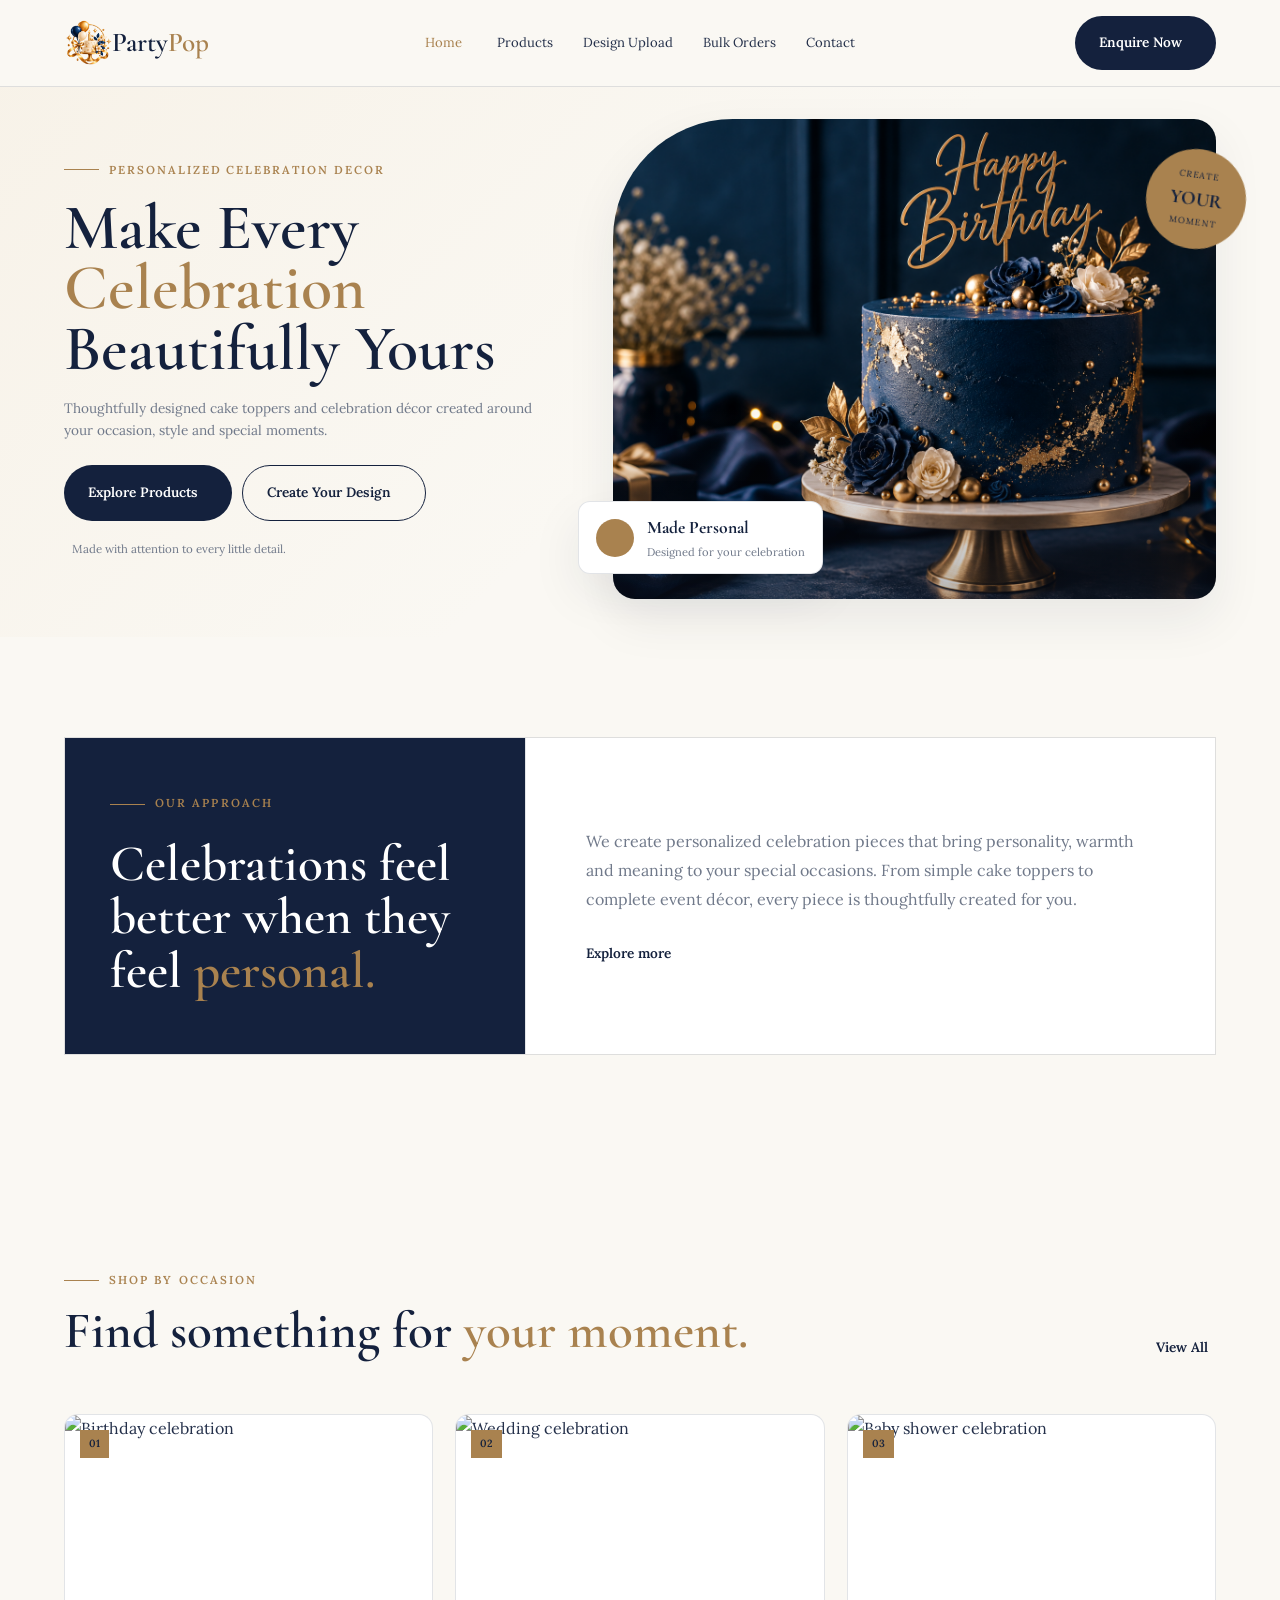
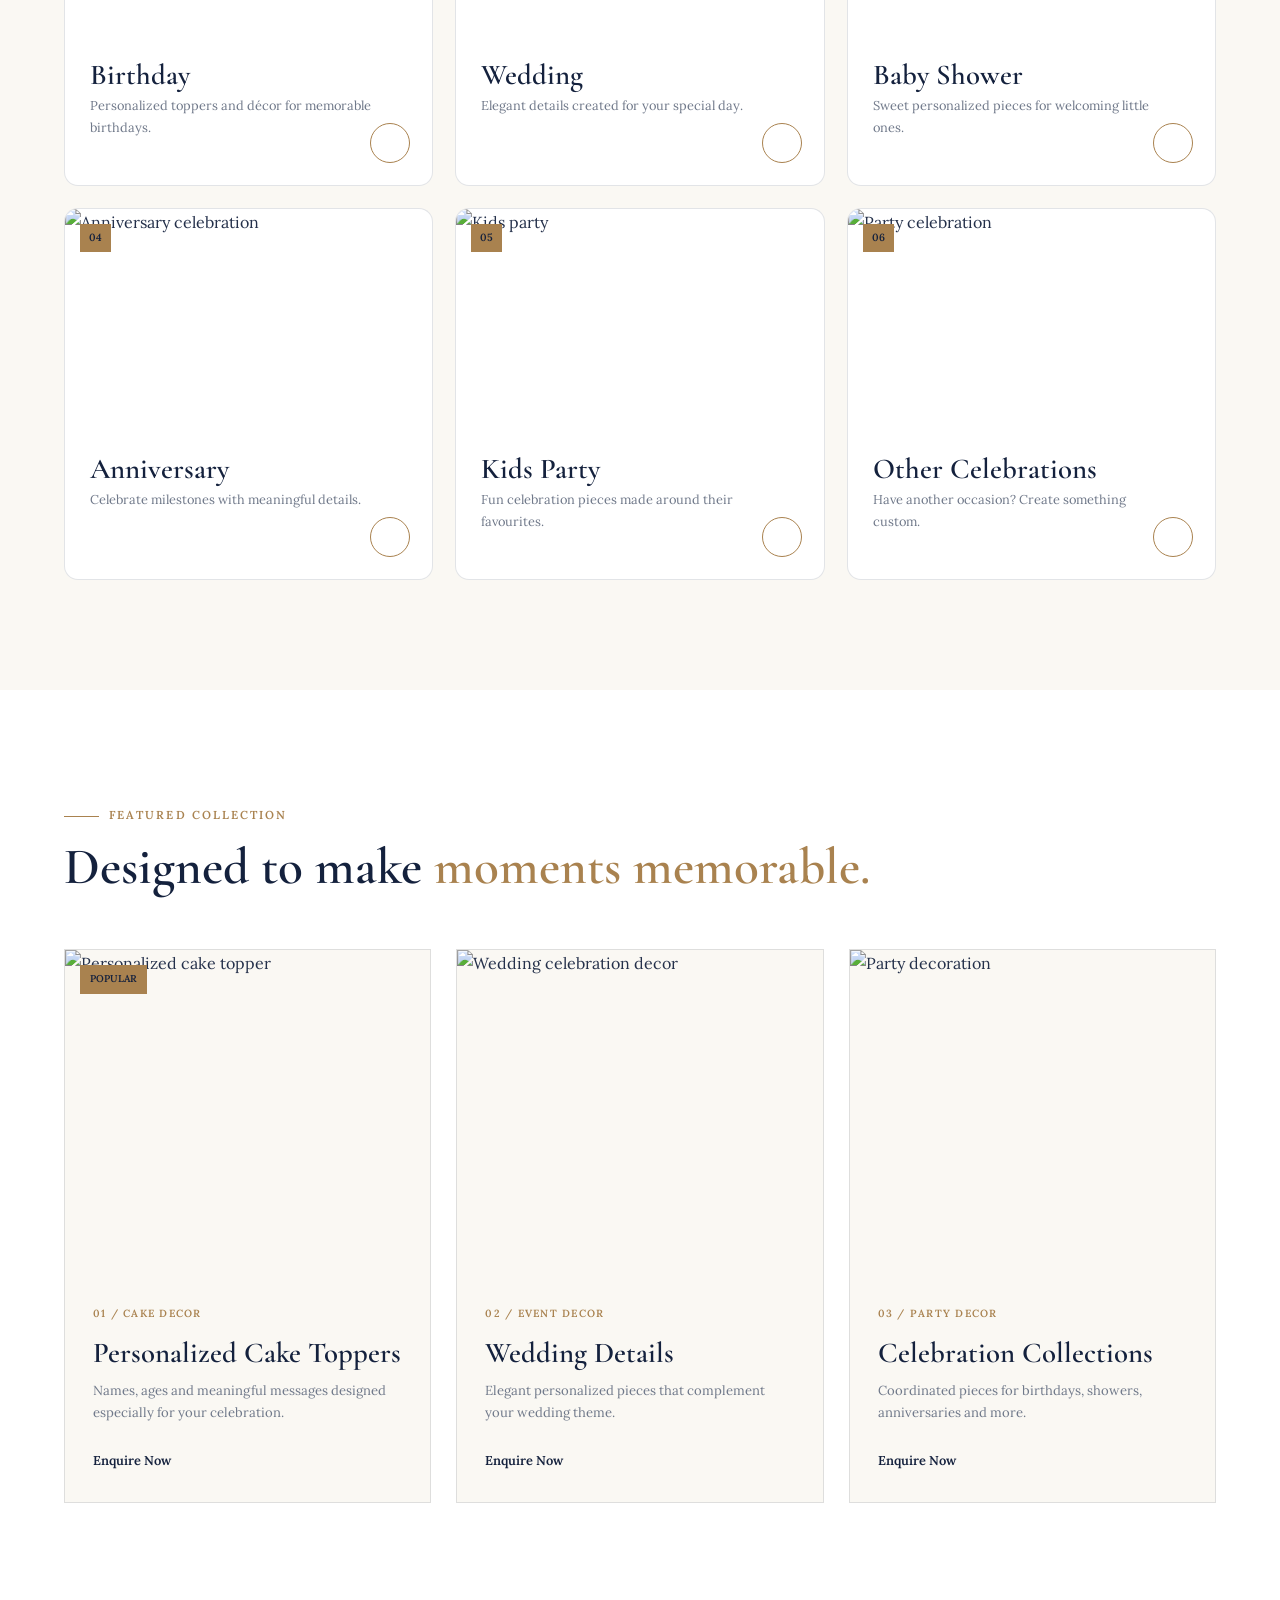
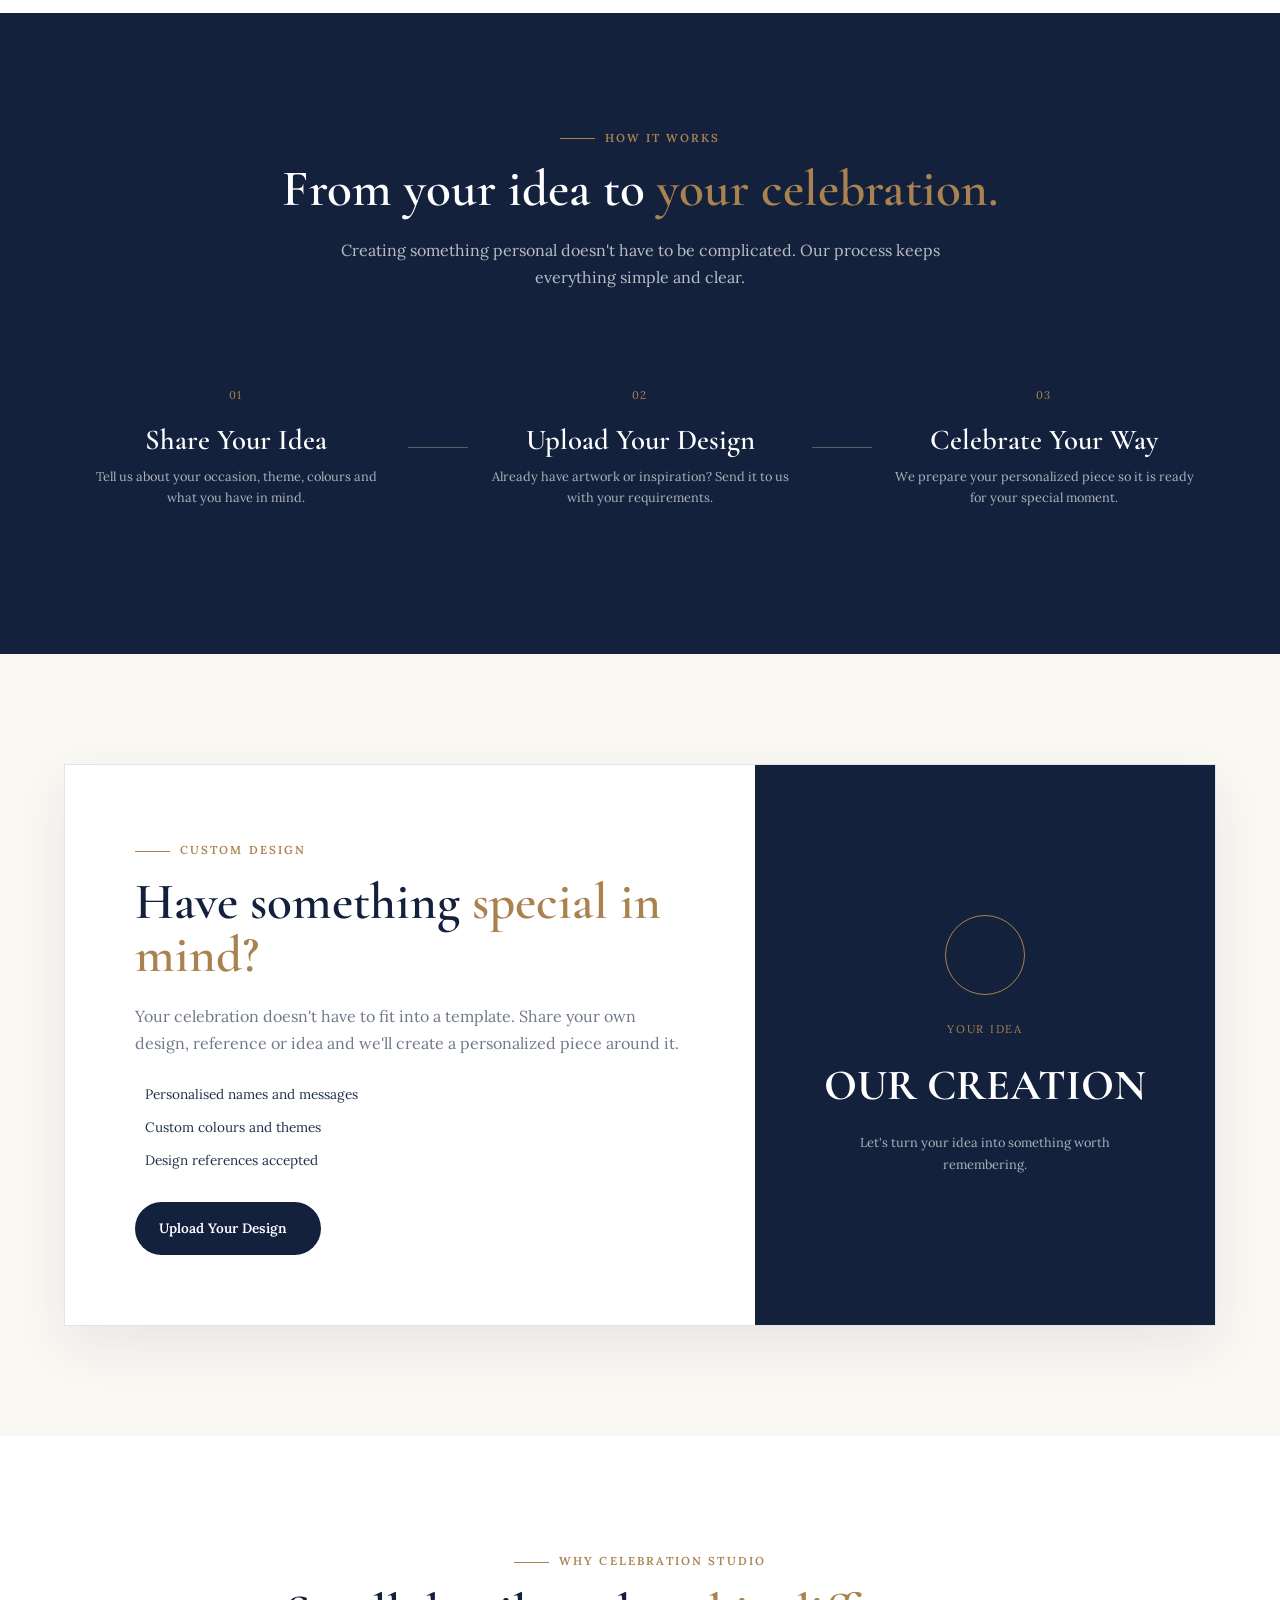
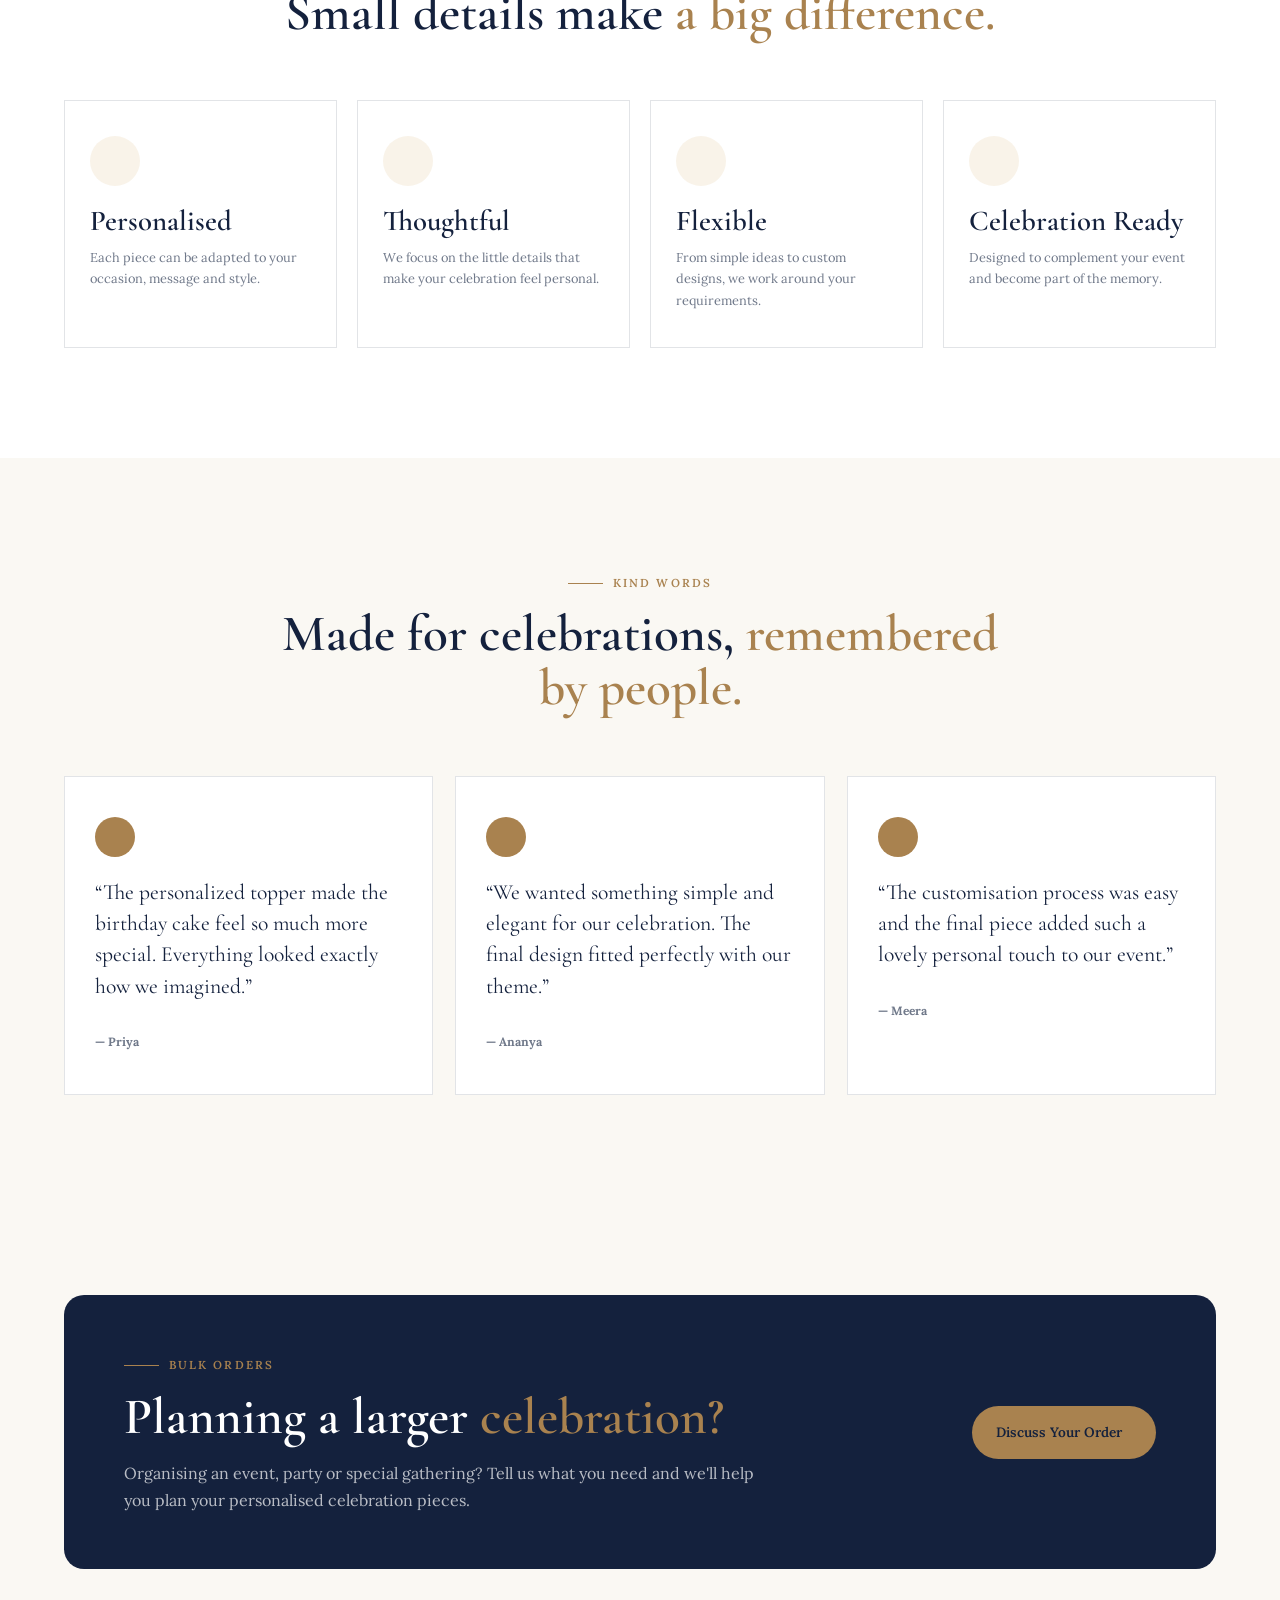
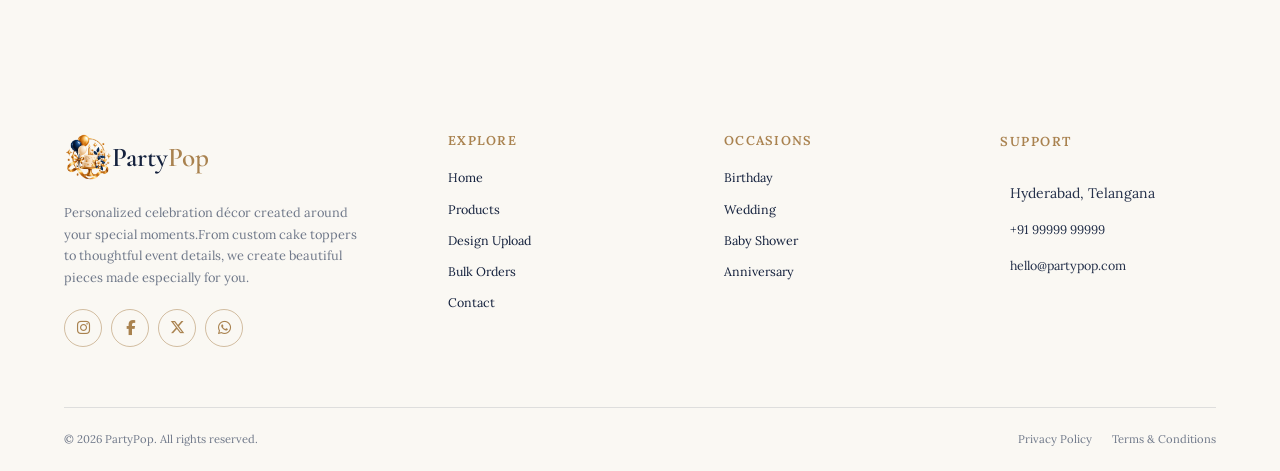
==== index.html @ 4ac0f8f6 "first commit" ====
<!DOCTYPE html>
<html lang="en" dir="ltr">
<head>
    <meta charset="UTF-8">
    <meta name="viewport" content="width=device-width, initial-scale=1.0">
    <title>Party Pop | Personalized Celebration Decor</title>
    <link rel="icon" type="image/png" sizes="184x184" href="logoo_image.png">
    <link rel="preconnect" href="https://fonts.googleapis.com">
    <link rel="preconnect" href="https://fonts.gstatic.com" crossorigin>
    <link href="https://fonts.googleapis.com/css2?family=Cormorant+Garamond:wght@500;600;700&family=Lora:wght@400;500;600&display=swap" rel="stylesheet">
    <link href="https://unpkg.com/aos@2.3.4/dist/aos.css" rel="stylesheet">
    <link rel="stylesheet" href="https://cdnjs.cloudflare.com/ajax/libs/font-awesome/6.7.2/css/all.min.css">
    <link rel="stylesheet" href="style.css">
</head>
<body>

<!-- ================= HEADER ================= -->

<header class="site-header">
    <div class="container header-container">
        <a href="index.html" class="logo">
            <span class="logo-mark">
    <img src="logoo_image.png" alt="Party Pop Logo">
</span>
            <span class="logo-text">
                <span class="logo-primary">Party</span>
                <span class="logo-secondary">Pop</span>
            </span>
        </a>
        <nav class="main-nav" id="mainNav">
            <div class="nav-item dropdown">
                <a href="#home" class="nav-link home-dropdown">
                    Home
                    <i data-lucide="chevron-down"></i>
                </a>
                <div class="dropdown-menu">
                    <a href="index.html">Home 1</a>
                    <a href="home-2.html">Home 2</a>
                </div>
            </div>
            <a href="products.html" class="nav-link">Products</a>
            <a href="custom-design.html" class="nav-link">Design Upload</a>
            <a href="bulk-orders.html" class="nav-link">Bulk Orders</a>
            <a href="contact.html" class="nav-link">Contact</a>
            <a href="enquire.html" class="mobile-enquire">
    Enquire Now
    <i data-lucide="arrow-up-right"></i>
</a>
        </nav>
        <div class="header-actions">
            <button class="icon-btn" id="themeToggle" aria-label="Toggle dark mode">
                <i data-lucide="moon"></i>
            </button>
            <button class="icon-btn" id="rtlToggle" aria-label="Toggle RTL">
                <i data-lucide="arrow-left-right"></i>
            </button>
            <a href="enquire.html" class="header-cta">
                Enquire Now
                <i data-lucide="arrow-up-right"></i>
            </a>
            <button class="menu-toggle" id="menuToggle" aria-label="Open menu">
                <i data-lucide="menu"></i>
            </button>
        </div>
    </div>
</header>
<main>

<!-- ================= HERO ================= -->

<section class="hero-section" id="home">

    <div class="container hero-container">

        <!-- Hero Content -->

        <div class="hero-content" data-aos="fade-right">

            <div class="eyebrow">
                <span></span>
                PERSONALIZED CELEBRATION DECOR
            </div>

            <h1>
                Make Every
                <span>Celebration</span>
                Beautifully Yours
            </h1>

            <p>
                Thoughtfully designed cake toppers and celebration décor
                created around your occasion, style and special moments.
            </p>

            <div class="hero-buttons">

                <a href="products.html" class="primary-btn">
                    Explore Products
                    <i data-lucide="arrow-up-right"></i>
                </a>

                <a href="custom-design.html" class="secondary-btn">
                    Create Your Design
                    <i data-lucide="upload"></i>
                </a>

            </div>

            <div class="hero-note">
                <i data-lucide="sparkles"></i>
                Made with attention to every little detail.
            </div>

        </div>


        <!-- Hero Visual -->

        <div class="hero-visual" data-aos="fade-left">

            <div class="hero-image-wrapper">

                <img
                    src="hero_image.png"
                    alt="Beautiful celebration cake">

                <div class="hero-image-overlay"></div>

            </div>


            <!-- Floating Card -->

            <div class="hero-floating-card">

                <div class="floating-icon">
                    <i data-lucide="heart"></i>
                </div>

                <div>
                    <strong>Made Personal</strong>
                    <span>Designed for your celebration</span>
                </div>

            </div>


            <!-- Decorative Badge -->

            <div class="hero-badge">
                <span>CREATE</span>
                <strong>YOUR</strong>
                <span>MOMENT</span>
            </div>

        </div>

    </div>

</section>


<!-- ================= INTRO ================= -->

<section class="intro-section">

    <div class="container intro-grid">

        <div data-aos="fade-up">

            <span class="section-label">OUR APPROACH</span>

            <h2>
                Celebrations feel better
                when they feel <span>personal.</span>
            </h2>

        </div>


        <div data-aos="fade-up" data-aos-delay="100">

            <p class="intro-text">
                We create personalized celebration pieces that bring
                personality, warmth and meaning to your special occasions.
                From simple cake toppers to complete event décor,
                every piece is thoughtfully created for you.
            </p>

            <a href="products.html" class="text-link">
                Explore more
                <i data-lucide="arrow-right"></i>
            </a>

        </div>

    </div>

</section>


<!-- ================= OCCASIONS ================= -->

<section class="occasions-section" id="products">

    <div class="container">

        <div class="section-heading" data-aos="fade-up">

            <div>
                <span class="section-label">SHOP BY OCCASION</span>

                <h2>
                    Find something for
                    <span>your moment.</span>
                </h2>
            </div>

            <a href="products.html" class="view-link">
                View All
                <i data-lucide="arrow-up-right"></i>
            </a>

        </div>


        <div class="occasion-grid" id="products-grid">

            <!-- Card 01 -->

            <article class="occasion-card" data-aos="fade-up">

                <div class="occasion-image">

                    <img
                        src="https://plus.unsplash.com/premium_photo-1663839412026-51a44cfadfb8?w=500&auto=format&fit=crop&q=60&ixlib=rb-4.1.0&ixid=M3wxMjA3fDB8MHxzZWFyY2h8MXx8YmlydGhkYXklMjBjYWtlJTIwdG9wcGVyc3xlbnwwfHwwfHx8MA%3D%3D"
                        alt="Birthday celebration">

                    <span class="card-number">01</span>

                </div>

                <div class="occasion-content">

                    <h3>Birthday</h3>

                    <p>
                        Personalized toppers and décor
                        for memorable birthdays.
                    </p>

                    <a href="products.html" aria-label="Birthday products">
                        <i data-lucide="arrow-up-right"></i>
                    </a>

                </div>

            </article>


            <!-- Card 02 -->

            <article class="occasion-card" data-aos="fade-up" data-aos-delay="100">

                <div class="occasion-image">

                    <img
                        src="https://images.unsplash.com/photo-1564986021890-6f721f19c210?q=80&w=870&auto=format&fit=crop&ixlib=rb-4.1.0&ixid=M3wxMjA3fDB8MHxwaG90by1wYWdlfHx8fGVufDB8fHx8fA%3D%3D"
                        alt="Wedding celebration">

                    <span class="card-number">02</span>

                </div>

                <div class="occasion-content">

                    <h3>Wedding</h3>

                    <p>
                        Elegant details created for
                        your special day.
                    </p>

                    <a href="products.html" aria-label="Wedding products">
                        <i data-lucide="arrow-up-right"></i>
                    </a>

                </div>

            </article>


            <!-- Card 03 -->

            <article class="occasion-card" data-aos="fade-up" data-aos-delay="200">

                <div class="occasion-image">

                    <img
                        src="https://images.unsplash.com/photo-1788237957989-13a739c0f605?w=500&auto=format&fit=crop&q=60&ixlib=rb-4.1.0&ixid=M3wxMjA3fDB8MHxzZWFyY2h8M3x8YmFieSUyMHNob3dlciUyMGNha2UlMjB0b3BwZXJzfGVufDB8fDB8fHww"
                        alt="Baby shower celebration">

                    <span class="card-number">03</span>

                </div>

                <div class="occasion-content">

                    <h3>Baby Shower</h3>

                    <p>
                        Sweet personalized pieces
                        for welcoming little ones.
                    </p>

                    <a href="products.html" aria-label="Baby shower products">
                        <i data-lucide="arrow-up-right"></i>
                    </a>

                </div>

            </article>


            <!-- Card 04 -->

            <article class="occasion-card" data-aos="fade-up">

                <div class="occasion-image">

                    <img
                        src="https://images.unsplash.com/photo-1616897276278-5337f770b048?w=500&auto=format&fit=crop&q=60&ixlib=rb-4.1.0&ixid=M3wxMjA3fDB8MHxzZWFyY2h8MTh8fEFubml2ZXJzYXJ5JTIwY2FrZSUyMHRvcHBlcnN8ZW58MHx8MHx8fDA%3D"
                        alt="Anniversary celebration">

                    <span class="card-number">04</span>

                </div>

                <div class="occasion-content">

                    <h3>Anniversary</h3>

                    <p>
                        Celebrate milestones with
                        meaningful details.
                    </p>

                    <a href="products.html" aria-label="Anniversary products">
                        <i data-lucide="arrow-up-right"></i>
                    </a>

                </div>

            </article>


            <!-- Card 05 -->

            <article class="occasion-card" data-aos="fade-up" data-aos-delay="100">

                <div class="occasion-image">

                    <img
                        src="https://images.unsplash.com/photo-1568241757756-935df2d96f03?w=500&auto=format&fit=crop&q=60&ixlib=rb-4.1.0&ixid=M3wxMjA3fDB8MHxzZWFyY2h8OHx8a2lkcyUyMHBhcnR5JTIwY2FrZSUyMHRvcHBlcnN8ZW58MHx8MHx8fDA%3D"
                        alt="Kids party">

                    <span class="card-number">05</span>

                </div>

                <div class="occasion-content">

                    <h3>Kids Party</h3>

                    <p>
                        Fun celebration pieces made
                        around their favourites.
                    </p>

                    <a href="products.html" aria-label="Kids party products">
                        <i data-lucide="arrow-up-right"></i>
                    </a>

                </div>

            </article>


            <!-- Card 06 -->

            <article class="occasion-card" data-aos="fade-up" data-aos-delay="200">

                <div class="occasion-image">

                    <img
                        src="https://plus.unsplash.com/premium_photo-1661780510048-465211eda41e?w=500&auto=format&fit=crop&q=60&ixlib=rb-4.1.0&ixid=M3wxMjA3fDB8MHxzZWFyY2h8MTN8fGtpZHMlMjBwYXJ0eSUyMGNha2UlMjB0b3BwZXJzfGVufDB8fDB8fHww"
                        alt="Party celebration">

                    <span class="card-number">06</span>

                </div>

                <div class="occasion-content">

                    <h3>Other Celebrations</h3>

                    <p>
                        Have another occasion?
                        Create something custom.
                    </p>

                    <a href="custom-design.html" aria-label="Custom celebration">
                        <i data-lucide="arrow-up-right"></i>
                    </a>

                </div>

            </article>

        </div>

    </div>

</section>


<!-- ================= FEATURED PRODUCTS ================= -->

<section class="featured-section">

    <div class="container">

        <div class="section-heading" data-aos="fade-up">

            <div>
                <span class="section-label">FEATURED COLLECTION</span>

                <h2>
                    Designed to make
                    <span>moments memorable.</span>
                </h2>
            </div>

        </div>


        <div class="product-grid">

            <article class="product-card" data-aos="fade-up">

                <div class="product-image">

                    <img
                        src="https://i.pinimg.com/736x/c3/96/88/c396880449b9646f3fbb7fd02ff3dcc6.jpg"
                        alt="Personalized cake topper">

                    <span>POPULAR</span>

                </div>

                <div class="product-content">

                    <span>01 / CAKE DECOR</span>

                    <h3>Personalized Cake Toppers</h3>

                    <p>
                        Names, ages and meaningful messages
                        designed especially for your celebration.
                    </p>

                    <a href="contact.html">
                        Enquire Now
                        <i data-lucide="arrow-up-right"></i>
                    </a>

                </div>

            </article>


            <article class="product-card" data-aos="fade-up" data-aos-delay="100">

                <div class="product-image">

                    <img
                        src="https://images.unsplash.com/photo-1595436805731-10652dcd9de8?w=500&auto=format&fit=crop&q=60&ixlib=rb-4.1.0&ixid=M3wxMjA3fDB8MHxzZWFyY2h8NHx8d2VkZGluZyUyMGRlY29yfGVufDB8fDB8fHww"
                        alt="Wedding celebration decor">

                </div>

                <div class="product-content">

                    <span>02 / EVENT DECOR</span>

                    <h3>Wedding Details</h3>

                    <p>
                        Elegant personalized pieces that
                        complement your wedding theme.
                    </p>

                    <a href="contact.html">
                        Enquire Now
                        <i data-lucide="arrow-up-right"></i>
                    </a>

                </div>

            </article>


            <article class="product-card" data-aos="fade-up" data-aos-delay="200">

                <div class="product-image">

                    <img
                        src="https://images.unsplash.com/photo-1604668915840-580c30026e5f?w=500&auto=format&fit=crop&q=60&ixlib=rb-4.1.0&ixid=M3wxMjA3fDB8MHxzZWFyY2h8N3x8cGFydHklMjBkZWNvcnxlbnwwfHwwfHx8MA%3D%3D"
                        alt="Party decoration">

                </div>

                <div class="product-content">

                    <span>03 / PARTY DECOR</span>

                    <h3>Celebration Collections</h3>

                    <p>
                        Coordinated pieces for birthdays,
                        showers, anniversaries and more.
                    </p>

                    <a href="contact.html">
                        Enquire Now
                        <i data-lucide="arrow-up-right"></i>
                    </a>

                </div>

            </article>

        </div>

    </div>

</section>


<!-- ================= HOW IT WORKS ================= -->

<section class="process-section">

    <div class="container">

        <div class="section-heading centered" data-aos="fade-up">

            <span class="section-label">HOW IT WORKS</span>

            <h2>
                From your idea to
                <span>your celebration.</span>
            </h2>

            <p>
                Creating something personal doesn't have to be complicated.
                Our process keeps everything simple and clear.
            </p>

        </div>


        <div class="process-grid">

            <div class="process-card" data-aos="fade-up">

                <div class="process-number">01</div>

                <i data-lucide="lightbulb"></i>

                <h3>Share Your Idea</h3>

                <p>
                    Tell us about your occasion, theme,
                    colours and what you have in mind.
                </p>

            </div>


            <div class="process-line"></div>


            <div class="process-card" data-aos="fade-up" data-aos-delay="100">

                <div class="process-number">02</div>

                <i data-lucide="upload-cloud"></i>

                <h3>Upload Your Design</h3>

                <p>
                    Already have artwork or inspiration?
                    Send it to us with your requirements.
                </p>

            </div>


            <div class="process-line"></div>


            <div class="process-card" data-aos="fade-up" data-aos-delay="200">

                <div class="process-number">03</div>

                <i data-lucide="gift"></i>

                <h3>Celebrate Your Way</h3>

                <p>
                    We prepare your personalized piece
                    so it is ready for your special moment.
                </p>

            </div>

        </div>

    </div>

</section>


<!-- ================= CUSTOM DESIGN ================= -->

<section class="custom-section" id="custom-design">

    <div class="container">

        <div class="custom-box">

            <div class="custom-content" data-aos="fade-right">

                <span class="section-label">CUSTOM DESIGN</span>

                <h2>
                    Have something
                    <span>special in mind?</span>
                </h2>

                <p>
                    Your celebration doesn't have to fit into a template.
                    Share your own design, reference or idea and we'll
                    create a personalized piece around it.
                </p>


                <ul class="custom-list">

                    <li>
                        <i data-lucide="check"></i>
                        Personalised names and messages
                    </li>

                    <li>
                        <i data-lucide="check"></i>
                        Custom colours and themes
                    </li>

                    <li>
                        <i data-lucide="check"></i>
                        Design references accepted
                    </li>

                </ul>


                <a href="custom-design.html" class="primary-btn">
                    Upload Your Design
                    <i data-lucide="upload"></i>
                </a>

            </div>


            <div class="custom-side" data-aos="fade-left">

                <div class="custom-icon">
                    <i data-lucide="palette"></i>
                </div>

                <span>YOUR IDEA</span>

                <strong>
                    OUR CREATION
                </strong>

                <p>
                    Let's turn your idea into
                    something worth remembering.
                </p>

            </div>

        </div>

    </div>

</section>


<!-- ================= WHY CHOOSE US ================= -->

<section class="benefits-section">

    <div class="container">

        <div class="section-heading centered" data-aos="fade-up">

            <span class="section-label">WHY CELEBRATION STUDIO</span>

            <h2>
                Small details make
                <span>a big difference.</span>
            </h2>

        </div>


        <div class="benefits-grid">

            <article class="benefit-card" data-aos="fade-up">

                <div class="benefit-icon">
                    <i data-lucide="wand-sparkles"></i>
                </div>

                <h3>Personalised</h3>

                <p>
                    Each piece can be adapted to your
                    occasion, message and style.
                </p>

            </article>


            <article class="benefit-card" data-aos="fade-up" data-aos-delay="100">

                <div class="benefit-icon">
                    <i data-lucide="heart"></i>
                </div>

                <h3>Thoughtful</h3>

                <p>
                    We focus on the little details that
                    make your celebration feel personal.
                </p>

            </article>


            <article class="benefit-card" data-aos="fade-up" data-aos-delay="200">

                <div class="benefit-icon">
                    <i data-lucide="palette"></i>
                </div>

                <h3>Flexible</h3>

                <p>
                    From simple ideas to custom designs,
                    we work around your requirements.
                </p>

            </article>


            <article class="benefit-card" data-aos="fade-up" data-aos-delay="300">

                <div class="benefit-icon">
                    <i data-lucide="sparkles"></i>
                </div>

                <h3>Celebration Ready</h3>

                <p>
                    Designed to complement your event
                    and become part of the memory.
                </p>

            </article>

        </div>

    </div>

</section>


<!-- ================= TESTIMONIALS ================= -->

<section class="testimonial-section">

    <div class="container">

        <div class="section-heading centered" data-aos="fade-up">

            <span class="section-label">KIND WORDS</span>

            <h2>
                Made for celebrations,
                <span>remembered by people.</span>
            </h2>

        </div>


        <div class="testimonial-grid">

            <article class="testimonial-card" data-aos="fade-up">

                <div class="quote-icon">
                    <i data-lucide="quote"></i>
                </div>

                <p>
                    “The personalized topper made the birthday
                    cake feel so much more special. Everything
                    looked exactly how we imagined.”
                </p>

                <strong>— Priya</strong>

            </article>


            <article class="testimonial-card" data-aos="fade-up" data-aos-delay="100">

                <div class="quote-icon">
                    <i data-lucide="quote"></i>
                </div>

                <p>
                    “We wanted something simple and elegant
                    for our celebration. The final design
                    fitted perfectly with our theme.”
                </p>

                <strong>— Ananya</strong>

            </article>


            <article class="testimonial-card" data-aos="fade-up" data-aos-delay="200">

                <div class="quote-icon">
                    <i data-lucide="quote"></i>
                </div>

                <p>
                    “The customisation process was easy and
                    the final piece added such a lovely
                    personal touch to our event.”
                </p>

                <strong>— Meera</strong>

            </article>

        </div>

    </div>

</section>


<!-- ================= BULK ORDERS ================= -->

<section class="bulk-section" id="bulk-orders">

    <div class="container">

        <div class="bulk-box" data-aos="fade-up">

            <div>

                <span class="section-label">BULK ORDERS</span>

                <h2>
                    Planning a larger
                    <span>celebration?</span>
                </h2>

                <p>
                    Organising an event, party or special gathering?
                    Tell us what you need and we'll help you plan
                    your personalised celebration pieces.
                </p>

            </div>

            <a href="contact.html" class="champagne-btn">
                Discuss Your Order
                <i data-lucide="arrow-up-right"></i>
            </a>

        </div>

    </div>

</section>


</main>


<!-- ================= FOOTER ================= -->

<footer class="site-footer">
    <div class="container footer-grid">
        <div class="footer-brand">
            <a href="#" class="logo footer-logo">
                <span class="logo-mark">
    <img src="logoo_image.png" alt="Party Pop Logo">
</span>
                <span class="logo-text">
                    <span class="logo-primary">Party</span>
                    <span class="logo-secondary">Pop</span>
                </span>
            </a>
            <p>
                Personalized celebration décor
                created around your special moments.From custom cake toppers to thoughtful event details, we create beautiful pieces made especially for you.
            </p>
            <div class="social-icons">
                <a href="#" aria-label="Instagram">
                    <i class="fa-brands fa-instagram"></i>
                </a>
                <a href="#" aria-label="Facebook">
                    <i class="fa-brands fa-facebook-f"></i>
                </a>
                <a href="#" aria-label="Twitter">
                   <i class="fa-brands fa-x-twitter"></i>
                </a>
                <a href="#" aria-label="WhatsApp">
                    <i class="fa-brands fa-whatsapp"></i>
                </a>
            </div>
        </div>
        <div class="footer-column">
            <h3>Explore</h3>
            <a href="index.html">Home</a>
            <a href="products.html">Products</a>
            <a href="custom-design.html">Design Upload</a>
            <a href="bulk-orders.html">Bulk Orders</a>
            <a href="contact.html">Contact</a>
        </div>
        <div class="footer-column">
            <h3>Occasions</h3>
            <a href="#">Birthday</a>
            <a href="#">Wedding</a>
            <a href="#">Baby Shower</a>
            <a href="#">Anniversary</a>
        </div>
        <div class="footer-column footer-contact">
    <h4>SUPPORT</h4>

    <div class="footer-contact-item">
        <i data-lucide="map-pin"></i>
        <span>Hyderabad, Telangana</span>
    </div>

    <div class="footer-contact-item">
        <i data-lucide="phone"></i>
        <a href="tel:+919999999999">
            +91 99999 99999
        </a>
    </div>

    <div class="footer-contact-item">
        <i data-lucide="mail"></i>
        <a href="mailto:hello@partypop.com">
            hello@partypop.com
        </a>
    </div>
</div>
    </div>
    <div class="container footer-bottom">
        <p>
            © 2026 PartyPop. All rights reserved.
        </p>
        <div>
            <a href="privacy.html">Privacy Policy</a>
            <a href="terms.html">Terms & Conditions</a>
        </div>
    </div>
</footer>

<!-- ================= SCRIPTS ================= -->

<script src="https://unpkg.com/lucide@latest"></script>

<script src="https://unpkg.com/aos@2.3.4/dist/aos.js"></script>

<script src="main.js"></script>

</body>
</html>
---- style.css ----
/* =====================================================
   ROOT
===================================================== */

:root {

    --primary-color: #14213D;
    --secondary-color: #A9824F;

    --primary-dark: #0D172B;

    --body-bg: #FAF8F3;
    --white: #FFFFFF;

    --text-color: #24304A;
    --muted-color: #70798A;

    --border-color: rgba(20, 33, 61, 0.12);

    --dark-bg: #0B1324;
    --dark-card: #121D33;

    --heading-font: "Cormorant Garamond", serif;
    --body-font: "Lora", serif;

    --container-width: 1240px;
    --container-padding: 5%;

    --transition: 0.3s ease;

    --shadow:
        0 20px 50px rgba(20, 33, 61, 0.08);
}


/* =====================================================
   RESET
===================================================== */

* {
    margin: 0;
    padding: 0;
    box-sizing: border-box;
}

html {
    scroll-behavior: smooth;
}

body {

    font-family: var(--body-font);

    background: var(--body-bg);

    color: var(--text-color);

    line-height: 1.7;

    overflow-x: hidden;

    transition:
        background 0.3s ease,
        color 0.3s ease;
}

img {
    width: 100%;
    display: block;
}

a {
    text-decoration: none;
    color: inherit;
}

button,
input,
textarea,
select {
    font: inherit;
}

button {
    cursor: pointer;
    border: none;
}

.container {

    width: min(
        var(--container-width),
        calc(100% - (var(--container-padding) * 2))
    );

    margin-inline: auto;
}


/* =====================================================
   TYPOGRAPHY
===================================================== */

h1,
h2,
h3 {

    font-family: var(--heading-font);

    font-weight: 600;

    line-height: 1.05;

    color: var(--primary-color);
}

h1 {
    font-size: clamp(3.6rem, 6vw, 6.5rem);
}

h2 {
    font-size: clamp(2.8rem, 4vw, 4.5rem);
}

h3 {
    font-size: 1.8rem;
}

p {
    color: var(--muted-color);
}


/* =====================================================
   COMMON
===================================================== */

.section-label {

    display: inline-block;

    margin-bottom: 16px;

    color: var(--secondary-color);

    font-size: 0.72rem;

    font-weight: 600;

    letter-spacing: 0.18em;

    text-transform: uppercase;
}

.section-label::before {

    content: "";

    display: inline-block;

    width: 35px;

    height: 1px;

    background: var(--secondary-color);

    vertical-align: middle;

    margin-right: 10px;
}

h2 span,
h1 span {

    color: var(--secondary-color);
}

.section-heading {

    display: flex;

    align-items: flex-end;

    justify-content: space-between;

    gap: 30px;

    margin-bottom: 55px;
}

.section-heading.centered {

    display: block;

    text-align: center;

    max-width: 760px;

    margin-inline: auto;

    margin-bottom: 60px;
}

.section-heading.centered p {

    max-width: 620px;

    margin: 20px auto 0;
}


/* =====================================================
   BUTTONS
===================================================== */

.primary-btn,
.secondary-btn,
.champagne-btn,
.header-cta {

    display: inline-flex;

    align-items: center;

    justify-content: center;

    gap: 10px;

    padding: 15px 24px;

    border-radius: 40px;

    font-size: 0.85rem;

    font-weight: 600;

    transition: var(--transition);
}

.primary-btn {

    background: var(--primary-color);

    color: var(--white);
}

.primary-btn:hover {

    background: var(--secondary-color);

    color: var(--primary-color);

    transform: translateY(-3px);
}

.secondary-btn {

    border: 1px solid var(--primary-color);

    color: var(--primary-color);
}

.secondary-btn:hover {

    background: var(--primary-color);

    color: var(--white);

    transform: translateY(-3px);
}

.champagne-btn {

    background: var(--secondary-color);

    color: var(--primary-color);

    white-space: nowrap;
}

.champagne-btn:hover {

    background: var(--white);

    transform: translateY(-3px);
}

.text-link,
.view-link {

    display: inline-flex;

    align-items: center;

    gap: 8px;

    color: var(--primary-color);

    font-size: 0.85rem;

    font-weight: 600;
}

.text-link:hover,
.view-link:hover {
    color: var(--secondary-color);
}


/* =====================================================
   HEADER
===================================================== */

.site-header {

    position: sticky;

    top: 0;

    z-index: 1000;

    background: rgba(250, 248, 243, 0.96);

    border-bottom: 1px solid var(--border-color);

    backdrop-filter: blur(14px);
}

.header-container {

    min-height: 86px;

    display: flex;

    align-items: center;

    justify-content: space-between;

    gap: 30px;
}


.logo {
    display: flex;
    align-items: center;
    text-decoration: none;
}

.logo-mark {
    width: 48px;
    height: 48px;
    display: flex;
    align-items: center;
    justify-content: center;
    background: transparent !important;
    border: none !important;
    box-shadow: none !important;
}

.logo-mark img {
    width: 100%;
    height: 100%;
    object-fit: contain;
    display: block;
    background: transparent !important;
}
.logo-text {

    display: inline-flex;

    gap: 0;
    margin: 0;
    padding: 0;
    font-family: var(--heading-font);

    font-size: 1.7rem;

    font-weight: 600;

    line-height: 1;
}

.logo-primary {
    color: var(--primary-color);
}

.logo-secondary {
    color: var(--secondary-color);
}


/* NAV */

.main-nav {
    position: absolute;
    left: 50%;
    transform: translateX(-50%);

    display: flex;
    align-items: center;
    justify-content: center;

    gap: 30px;
    margin-left: 0;
}
.nav-link {

    display: flex;

    align-items: center;

    gap: 5px;

    color: var(--text-color);

    font-size: 0.82rem;

    transition: var(--transition);
}

.nav-link:hover {
    color: var(--secondary-color);
}

.nav-link svg {
    width: 14px;
}


/* DROPDOWN */

.nav-item {
    position: relative;
}

.dropdown-menu {

    position: absolute;

    top: calc(100% + 18px);

    left: 0;

    width: 160px;

    padding: 10px;

    background: var(--white);

    border: 1px solid var(--border-color);

    box-shadow: var(--shadow);

    opacity: 0;

    visibility: hidden;

    transform: translateY(10px);

    transition: var(--transition);
}

.nav-item:hover .dropdown-menu {

    opacity: 1;

    visibility: visible;

    transform: translateY(0);
}

.dropdown-menu a {

    display: block;

    padding: 10px 12px;

    font-size: 0.8rem;

    color: var(--text-color);

    border-radius: 5px;
}

.dropdown-menu a:hover {

    background: var(--secondary-color);

    color: var(--primary-color);
}


/* HEADER ACTIONS */

.header-actions {

    display: flex;

    align-items: center;

    gap: 8px;
}

.icon-btn,
.menu-toggle {

    width: 38px;

    height: 38px;

    display: grid;

    place-items: center;

    background: transparent;

    color: var(--primary-color);

    border-radius: 50%;

    transition: var(--transition);
}

.icon-btn:hover,
.menu-toggle:hover {

    background: var(--secondary-color);
}

.icon-btn svg,
.menu-toggle svg {
    width: 17px;
}

.header-cta {

    background: var(--primary-color);

    color: var(--white);

    margin-left: 6px;
}

.header-cta:hover {

    background: var(--secondary-color);

    color: var(--primary-color);
}

.menu-toggle {
    display: none;
}


/* =====================================================
   HERO
===================================================== */

.hero-section {
    padding: 32px 0 38px;

    background:
        linear-gradient(
            135deg,
            rgba(232,207,168,0.14),
            transparent 55%
        );
}

.hero-container {
    display: grid;

    grid-template-columns: 0.9fr 1.1fr;

    align-items: center;

    gap: 55px;
}


.eyebrow {

    display: flex;

    align-items: center;

    gap: 10px;

    margin-bottom: 18px;

    color: var(--secondary-color);

    font-size: 0.72rem;

    letter-spacing: 0.17em;

    font-weight: 600;
}

.eyebrow span {

    width: 35px;

    height: 1px;

    background: var(--secondary-color);
}

.hero-content h1 {
    max-width: 600px;

    margin-bottom: 18px;

    font-size: clamp(3.2rem, 5vw, 5.2rem);

    line-height: 0.95;
}

.hero-content > p {
    max-width: 530px;

    font-size: 0.85rem;

    line-height: 1.6;

    margin-bottom: 24px;
}

.hero-buttons {

    display: flex;

    flex-wrap: wrap;

    gap: 10px;

    margin-bottom: 18px;
}

.hero-note {

    display: flex;

    align-items: center;

    gap: 8px;

    color: var(--muted-color);

    font-size: 0.72rem;
}

.hero-note svg {

    color: var(--secondary-color);

    width: 17px;
}


/* HERO IMAGE */

.hero-visual {

    position: relative;
}

.hero-image-wrapper {

    height: 480px;

    overflow: hidden;

    border-radius: 120px 22px 22px 22px;

    position: relative;

    box-shadow: var(--shadow);
}

.hero-image-wrapper img {

    height: 100%;

    object-fit: cover;
}

.hero-image-overlay {

    position: absolute;

    inset: 0;

    background:
        linear-gradient(
            180deg,
            transparent 60%,
            rgba(20,33,61,0.3)
        );
}


/* FLOATING CARD */

.hero-floating-card {

    position: absolute;

    bottom: 25px;

    left: -35px;

    display: flex;

    align-items: center;

    gap: 13px;

    padding: 11px 17px;

    background: var(--white);

    border: 1px solid var(--border-color);

    box-shadow: var(--shadow);

    border-radius: 12px;
}

.floating-icon {

    width: 38px;

    height: 38px;

    display: grid;

    place-items: center;

    border-radius: 50%;

    background: var(--secondary-color);

    color: var(--primary-color);
}

.floating-icon svg {
    width: 18px;
}

.hero-floating-card strong {

    display: block;

    font-family: var(--heading-font);

    color: var(--primary-color);

    font-size: 1.1rem;
}

.hero-floating-card span {

    display: block;

    color: var(--muted-color);

    font-size: 0.7rem;
}


/* HERO BADGE */

.hero-badge {

    position: absolute;

    top: 30px;

    right: -30px;

    width: 100px;

    height: 100px;

    display: flex;

    flex-direction: column;

    justify-content: center;

    align-items: center;

    border-radius: 50%;

    background: var(--secondary-color);

    color: var(--primary-color);

    transform: rotate(8deg);

    text-align: center;
}

.hero-badge span {

    font-size: 0.55rem;

    letter-spacing: 0.12em;
}

.hero-badge strong {

    font-family: var(--heading-font);

    font-size: 1.2rem;
}

/* =====================================================
   OUR APPROACH - NEW DESIGN
===================================================== */

.intro-section {
    padding: 100px 0;
    background: var(--body-bg);
}

.intro-grid {
    display: grid;
    grid-template-columns: 0.8fr 1.2fr;
    gap: 0;
    align-items: stretch;

    border: 1px solid var(--border-color);
}

/* LEFT SIDE */

.intro-grid > div:first-child {
    padding: 55px 45px;

    background: var(--primary-color);

    display: flex;
    flex-direction: column;
    justify-content: center;
}

.intro-grid > div:first-child .section-label {
    margin-bottom: 25px;
}

.intro-grid > div:first-child h2 {
    max-width: 500px;
    margin: 0;

    color: var(--white);
    font-size: clamp(2.3rem, 4vw, 4rem);
    line-height: 1.05;
}

.intro-grid > div:first-child h2 span {
    color: var(--secondary-color);
}


/* RIGHT SIDE */

.intro-grid > div:nth-child(2) {
    padding: 55px 60px;

    background: var(--white);

    display: flex;
    flex-direction: column;
    justify-content: center;

    border-left: 1px solid var(--border-color);
}

.intro-text {
    max-width: 600px;

    margin: 0 0 28px;

    color: var(--muted-color);

    font-size: 1rem;
    line-height: 1.8;
}

.intro-grid .text-link {
    display: inline-flex;
    align-items: center;
    gap: 10px;

    width: fit-content;

    color: var(--primary-color);

    font-weight: 600;
}

.intro-grid .text-link svg {
    width: 18px;
    height: 18px;

    transition: var(--transition);
}

.intro-grid .text-link:hover svg {
    transform: translateX(5px);
}

/* =====================================================
   OCCASIONS
===================================================== */

.occasions-section {

    padding: 110px 0;

    background: var(--body-bg);
}

.occasion-grid {

    display: grid;

    grid-template-columns: repeat(3, 1fr);

    gap: 22px;
}

.occasion-card {

    overflow: hidden;

    background: var(--white);

    border: 1px solid var(--border-color);

    border-radius: 14px;

    transition: var(--transition);
}

.occasion-card:hover {

    transform: translateY(-7px);

    box-shadow: var(--shadow);
}

.occasion-image {

    position: relative;

    height: 220px;

    overflow: hidden;
}

.occasion-image img {

    width: 100%;

    height: 100%;

    object-fit: cover;

    transition: transform 0.5s ease;
}

.occasion-card:hover .occasion-image img {
    transform: scale(1.06);
}

.card-number {

    position: absolute;

    top: 15px;

    left: 15px;

    padding: 5px 9px;

    background: var(--secondary-color);

    color: var(--primary-color);

    font-size: 0.65rem;

    font-weight: 600;
}

.occasion-content {
    padding: 25px;

    position: relative;

    min-height: 150px;

    display: flex;
    flex-direction: column;
}
.occasion-content h3 {
    margin-bottom: 5px;
}

.occasion-content p {

    max-width: 300px;

    font-size: 0.8rem;
}

.occasion-content > a {
    position: absolute;

    right: 22px;
    bottom: 22px;

    width: 40px;
    height: 40px;

    display: grid;
    place-items: center;

    color: var(--secondary-color);

    border: 1px solid var(--secondary-color);

    border-radius: 50%;

    transition: var(--transition);
}

.occasion-content > a:hover {
    background: var(--secondary-color);
    color: var(--primary-color);

    transform: translateY(-3px);
}

.occasion-content > a svg {
    width: 17px;
    height: 17px;
}



/* =====================================================
   FEATURED PRODUCTS
===================================================== */

.featured-section {

    padding: 110px 0;

    background: var(--white);
}

.product-grid {

    display: grid;

    grid-template-columns: repeat(3, 1fr);

    gap: 25px;
}

.product-card {

    border: 1px solid var(--border-color);

    background: var(--body-bg);

    overflow: hidden;

    transition: var(--transition);
}

.product-card:hover {

    transform: translateY(-7px);

    box-shadow: var(--shadow);
}

.product-image {

    height: 320px;

    position: relative;

    overflow: hidden;
}

.product-image img {

    width: 100%;

    height: 100%;

    object-fit: cover;

    transition: transform 0.5s ease;
}

.product-card:hover .product-image img {
    transform: scale(1.05);
}

.product-image span {

    position: absolute;

    top: 15px;

    left: 15px;

    background: var(--secondary-color);

    color: var(--primary-color);

    padding: 6px 10px;

    font-size: 0.62rem;

    font-weight: 600;
}

.product-content {
    padding: 28px;
}

.product-content > span {

    color: var(--secondary-color);

    font-size: 0.65rem;

    letter-spacing: 0.12em;

    font-weight: 600;
}

.product-content h3 {
    margin: 12px 0;
}

.product-content p {

    font-size: 0.82rem;

    margin-bottom: 22px;
}

.product-content a {

    display: inline-flex;

    align-items: center;

    gap: 7px;

    color: var(--primary-color);

    font-size: 0.8rem;

    font-weight: 600;
}

.product-content a:hover {
    color: var(--secondary-color);
}


/* =====================================================
   PROCESS
===================================================== */

.process-section {

    padding: 110px 0;

    background: var(--primary-color);
}

.process-section h2 {
    color: var(--white);
}

.process-section .section-heading p {
    color: rgba(255,255,255,0.7);
}

.process-grid {

    display: grid;

    grid-template-columns: 1fr 60px 1fr 60px 1fr;

    align-items: center;
}

.process-card {

    text-align: center;

    padding: 35px 20px;
}

.process-number {

    margin-bottom: 20px;

    color: var(--secondary-color);

    font-size: 0.7rem;

    letter-spacing: 0.12em;
}

.process-card > svg {

    width: 38px;

    height: 38px;

    color: var(--secondary-color);

    margin-bottom: 18px;
}

.process-card h3 {
    color: var(--white);
    margin-bottom: 10px;
}

.process-card p {
    font-size: 0.8rem;
    color: rgba(255,255,255,0.65);
}

.process-line {

    height: 1px;

    background: rgba(232,207,168,0.35);
}


/* =====================================================
   CUSTOM
===================================================== */

.custom-section {

    padding: 110px 0;

    background: var(--body-bg);
}

.custom-box {

    display: grid;

    grid-template-columns: 1.2fr 0.8fr;

    overflow: hidden;

    background: var(--white);

    border: 1px solid var(--border-color);

    box-shadow: var(--shadow);
}

.custom-content {

    padding: 70px;
}

.custom-content h2 {
    max-width: 600px;
}

.custom-content > p {

    max-width: 600px;

    margin: 20px 0 25px;
}

.custom-list {

    list-style: none;

    margin-bottom: 30px;
}

.custom-list li {

    display: flex;

    align-items: center;

    gap: 10px;

    margin-bottom: 10px;

    color: var(--text-color);

    font-size: 0.85rem;
}

.custom-list svg {

    width: 17px;

    color: var(--secondary-color);
}

.custom-side {

    padding: 60px;

    display: flex;

    flex-direction: column;

    justify-content: center;

    align-items: center;

    text-align: center;

    background: var(--primary-color);

    color: var(--white);
}

.custom-icon {

    width: 80px;

    height: 80px;

    display: grid;

    place-items: center;

    margin-bottom: 25px;

    border: 1px solid var(--secondary-color);

    border-radius: 50%;

    color: var(--secondary-color);
}

.custom-side > span {

    color: var(--secondary-color);

    font-size: 0.7rem;

    letter-spacing: 0.15em;
}

.custom-side strong {

    margin: 10px 0;

    font-family: var(--heading-font);

    font-size: 2.7rem;
}

.custom-side p {

    max-width: 280px;

    color: rgba(255,255,255,0.65);

    font-size: 0.8rem;
}


/* =====================================================
   BENEFITS
===================================================== */

.benefits-section {

    padding: 110px 0;

    background: var(--white);
}

.benefits-grid {

    display: grid;

    grid-template-columns: repeat(4, 1fr);

    gap: 20px;
}

.benefit-card {

    padding: 35px 25px;

    border: 1px solid var(--border-color);

    transition: var(--transition);
}

.benefit-card:hover {

    border-color: var(--secondary-color);

    transform: translateY(-5px);
}

.benefit-icon {

    width: 50px;

    height: 50px;

    display: grid;

    place-items: center;

    margin-bottom: 20px;

    background: rgba(232,207,168,0.25);

    color: var(--primary-color);

    border-radius: 50%;
}

.benefit-card h3 {
    margin-bottom: 10px;
}

.benefit-card p {
    font-size: 0.8rem;
}


/* =====================================================
   TESTIMONIALS
===================================================== */

.testimonial-section {

    padding: 110px 0;

    background: var(--body-bg);
}

.testimonial-grid {

    display: grid;

    grid-template-columns: repeat(3, 1fr);

    gap: 22px;
}

.testimonial-card {

    padding: 40px 30px;

    background: var(--white);

    border: 1px solid var(--border-color);
}

.quote-icon {

    width: 38px;

    height: 38px;

    display: grid;

    place-items: center;

    margin-bottom: 20px;

    background: var(--secondary-color);

    color: var(--primary-color);

    border-radius: 50%;
}

.testimonial-card p {

    font-family: var(--heading-font);

    font-size: 1.35rem;

    line-height: 1.45;

    color: var(--primary-color);

    margin-bottom: 25px;
}

.testimonial-card strong {

    color: var(--muted-color);

    font-size: 0.75rem;
}

/* =====================================================
   BULK ORDERS CTA
===================================================== */

.bulk-section {
    padding: 90px 0;
    background: var(--body-bg);
}

.bulk-box {
    width: 100%;
    max-width: 1200px;
    margin: 0 auto;

    padding: 55px 60px;

    display: flex;
    align-items: center;
    justify-content: space-between;
    gap: 40px;

    background: var(--primary-color);
    border-radius: 20px;
}

.bulk-box h2 {
    color: var(--white);
}

.bulk-box h2 span {
    color: var(--secondary-color);
}

.bulk-box p {
    max-width: 650px;
    margin-top: 15px;
    color: rgba(255, 255, 255, 0.7);
}




/* =====================================================
   FOOTER
===================================================== */

.site-footer {
    padding-top: 75px;
    background: var(--body-bg);
    color: var(--primary-color);
}

.footer-grid {
    display: grid;
    grid-template-columns: 1.5fr 1fr 1fr 1fr;
    gap: 60px;
    padding-bottom: 60px;
}

/* FOOTER LOGO */

.footer-logo .logo-primary {
    color: var(--primary-color);
}

.footer-logo .logo-secondary {
    color: var(--secondary-color);
}

.footer-brand p {
    max-width: 300px;
    margin: 20px 0;
    color: var(--muted-color);
    font-size: 0.8rem;
}


/* FOOTER COLUMNS */

.footer-column {
    display: flex;
    flex-direction: column;
    gap: 10px;
}

.footer-column h3 {
    margin-bottom: 10px;
    color: var(--secondary-color);
    font-family: var(--body-font);
    font-size: 0.8rem;
    font-weight: 600;
    text-transform: uppercase;
    letter-spacing: 0.1em;
}

.footer-column a {
    color: var(--primary-color);
    font-size: 0.78rem;
    transition: var(--transition);
}

.footer-column a:hover {
    color: var(--secondary-color);
    transform: translateX(4px);
}


/* SOCIAL ICONS */

.social-icons {
    display: flex;
    gap: 9px;
    margin-top: 20px;
}

.social-icons a {
    width: 38px;
    height: 38px;
    display: grid;
    place-items: center;
    border: 1px solid rgba(169, 130, 79, 0.5);
    color: var(--secondary-color);
    border-radius: 50%;
    transition: var(--transition);
}

.social-icons a:hover {
    background: var(--secondary-color);
    color: var(--white);
    transform: translateY(-3px);
}

.social-icons i {
    font-size: 15px;
}


/* FOOTER BOTTOM */

.footer-bottom {
    display: flex;
    justify-content: space-between;
    align-items: center;
    gap: 20px;
    padding: 22px 0;
    border-top: 1px solid rgba(20, 33, 61, 0.12);
}

.footer-bottom p,
.footer-bottom a {
    color: var(--muted-color);
    font-size: 0.7rem;
}

.footer-bottom a:hover {
    color: var(--secondary-color);
}

.footer-bottom div {
    display: flex;
    gap: 20px;
}
/* =====================================================
   DARK MODE
===================================================== */

/* =====================================================
   DARK MODE
===================================================== */

body.dark-mode {

    --body-bg: #0B1324;
    --white: #121D33;

    --text-color: #F5F7FA;
    --muted-color: #B8C1CE;

    --border-color: rgba(169, 130, 79, 0.20);

    /* IMPORTANT */
    --primary-color: #102A43;
    --secondary-color: #A9824F;
}

body.dark-mode .site-header {

    background: rgba(11,19,36,0.96);
}

body.dark-mode h1,
body.dark-mode h2,
body.dark-mode h3 {

    color: var(--secondary-color);
}
body.dark-mode .logo-primary {
    color: #FFFFFF;
}

body.dark-mode .logo-secondary {
    color: var(--secondary-color);
}
body.dark-mode .nav-link,
body.dark-mode .icon-btn,
body.dark-mode .menu-toggle {

    color: #E8EAF0;
}

body.dark-mode .occasion-card,
body.dark-mode .product-card,
body.dark-mode .testimonial-card,
body.dark-mode .benefit-card,
body.dark-mode .custom-box {

    background: var(--dark-card);
}

body.dark-mode .dropdown-menu {

    background: var(--dark-card);
}

body.dark-mode .dropdown-menu a {
    color: #E8EAF0;
}

body.dark-mode .hero-floating-card {

    background: var(--dark-card);
}

body.dark-mode .hero-floating-card strong,
body.dark-mode .product-content a,
body.dark-mode .text-link,
body.dark-mode .view-link {

    color: var(--secondary-color);
}

body.dark-mode .form-group input,
body.dark-mode .form-group textarea,
body.dark-mode .form-group select {

    background: var(--dark-card);

    color: #E8EAF0;
}


/* =====================================================
   RTL
===================================================== */

html[dir="rtl"] .hero-floating-card {

    left: auto;

    right: -45px;
}

html[dir="rtl"] .card-number {

    left: auto;

    right: 15px;
}

html[dir="rtl"] .occasion-content > a {

    right: auto;

    left: 22px;
}

html[dir="rtl"] .section-label::before {

    margin-right: 0;

    margin-left: 10px;
}

html[dir="rtl"] .footer-column a:hover {

    transform: translateX(-4px);
}


/* =====================================================
   1024px
===================================================== */

@media (max-width: 1024px) {

    :root {
        --container-padding: 4%;
    }

    .main-nav {
        gap: 18px;
    }

    .header-cta {
        padding: 13px 17px;
    }
     .hero-section {
        padding: 30px 0 40px;
    }
     .hero-content h1 {
        font-size: 4rem;
    }

    .hero-image-wrapper {
        height: 370px;
    }
    .hero-container {
        gap: 35px;
    }

    .hero-floating-card {
        left: -20px;
    }

    .hero-badge {
        right: -15px;
    }

    .occasion-grid {
        grid-template-columns: repeat(2, 1fr);
    }

    .product-grid {
        grid-template-columns: repeat(2, 1fr);
    }

    .product-card:last-child {
        grid-column: span 2;
    }

    .benefits-grid {
        grid-template-columns: repeat(2, 1fr);
    }

    .footer-grid {
        grid-template-columns: repeat(2, 1fr);
    }

}


/* =====================================================
   768px
===================================================== */

@media (max-width: 768px) {

    .header-container {
        min-height: 76px;
    }

    .logo-text {
        font-size: 1.45rem;
    }

    .logo-mark {
        width: 34px;
        height: 34px;
    }
.main-nav {
    position: absolute;

    top: 100%;
    left: 0;
    right: 0;

    width: 100%;
    max-width: none;

    transform: none;

    display: none;
    flex-direction: column;
    align-items: stretch;

    gap: 0;

    padding: 15px 5% 20px;

    background: var(--body-bg);

    border-bottom: 1px solid var(--border-color);

    box-shadow: var(--shadow);

    z-index: 9999;
}

.main-nav.active {
    display: flex;
}

.main-nav.active {
    display: flex;
}

    .main-nav.active {
        display: flex;
    }

    .nav-link {

        padding: 13px 0;

        border-bottom: 1px solid var(--border-color);
    }

    .nav-item {
        width: 100%;
    }

    .dropdown-menu {

        position: static;

        display: none;

        width: 100%;

        border: none;

        box-shadow: none;

        padding: 5px 15px;

        opacity: 1;

        visibility: visible;

        transform: none;

        background: transparent;
    }

    .nav-item.open .dropdown-menu {
        display: block;
    }

    .dropdown-menu a {
        padding: 9px 0;
    }

    /* MOBILE HEADER ACTIONS */

.header-actions {
    display: flex;
    align-items: center;
    gap: 5px;
}

.header-actions .icon-btn {
    display: grid;
}

.menu-toggle {
    display: grid;
}

.header-actions > .header-cta {
    display: none;
}
.mobile-enquire {
    display: inline-flex;
    align-items: center;
    justify-content: center;
    gap: 8px;

    width: fit-content;

    margin-top: 15px;
    padding: 12px 20px;

    background: var(--primary-color);
    color: var(--white);

    border-radius: 40px;

    font-size: 0.8rem;
    font-weight: 600;
}

.mobile-enquire svg {
    width: 16px;
    height: 16px;
}

.mobile-enquire:hover {
    background: var(--secondary-color);
    color: var(--primary-color);
}
    .hero-section {
        padding: 45px 0 55px;
    }

    .hero-container {
        grid-template-columns: 1fr;
    }

    .hero-content {
        text-align: center;
    }

    .eyebrow {
        justify-content: center;
    }

    .hero-content > p {
        margin-inline: auto;
    }

    .hero-buttons {
        justify-content: center;
    }

    .hero-note {
        justify-content: center;
    }

    .hero-image-wrapper {
        height: 360px;
    }

    .hero-floating-card {
        left: 20px;
    }

    .hero-badge {
        right: 15px;
    }

    .intro-grid {
        grid-template-columns: 1fr;
        gap: 30px;
    }

    .section-heading {
        align-items: flex-start;
        flex-direction: column;
        margin-bottom: 35px;
    }

    .process-grid {
        grid-template-columns: 1fr;
        gap: 10px;
    }

    .process-line {
        width: 1px;
        height: 30px;
        margin-inline: auto;
    }

    .custom-box {
        grid-template-columns: 1fr;
    }

    .custom-content {
        padding: 50px 30px;
    }

    .custom-side {
        padding: 50px 30px;
    }

    .testimonial-grid {
        grid-template-columns: 1fr;
    }

    .bulk-box {
        flex-direction: column;
        align-items: flex-start;
    }

    .contact-grid {
        grid-template-columns: 1fr;
        gap: 50px;
    }

    .footer-grid {
        gap: 35px;
    }

}
.mobile-enquire {
    display: none;
}
@media (max-width: 360px) {

    .header-actions {
        gap: 2px;
    }

    .header-actions .icon-btn,
    .menu-toggle {
        width: 34px;
        height: 34px;
    }

    .header-actions .icon-btn svg,
    .menu-toggle svg {
        width: 16px;
        height: 16px;
    }

    .main-nav {
        padding: 12px 15px 18px;
    }

    .mobile-enquire {
        margin-top: 12px;
        padding: 11px 18px;
        font-size: 0.78rem;
    }
}
/* =====================================================
   360px
===================================================== */

@media (max-width: 360px) {

    :root {
        --container-padding: 5%;
    }

    .logo-text {
        font-size: 1.2rem;
    }

    .logo-mark {
        width: 30px;
        height: 30px;
    }

    .hero-section {
        padding:35px 0 45px;
    }

    h1 {
        font-size: 3rem;
    }

    h2 {
        font-size: 2.5rem;
    }

    .hero-buttons {
        flex-direction: column;
    }

    .hero-buttons a {
        width: 100%;
    }

    .hero-image-wrapper {
        height: 320px;

        border-radius: 90px 18px 18px 18px;
    }

    .hero-floating-card {
        left: 10px;

        bottom: 15px;

        padding: 10px 13px;
    }

    .hero-badge {
        width: 75px;

        height: 75px;

        right: 8px;

        top: 15px;
    }

    .hero-badge strong {
        font-size: 0.9rem;
    }

    .occasion-grid,
    .product-grid,
    .benefits-grid {
        grid-template-columns: 1fr;
    }

    .product-card:last-child {
        grid-column: auto;
    }

    .occasion-image {
        height: 190px;
    }

    .product-image {
        height: 250px;
    }

    .form-row {
        grid-template-columns: 1fr;
    }

    .contact-form {
        padding: 25px 18px;
    }

    .footer-grid {
        grid-template-columns: 1fr;
    }

    .footer-bottom {
        flex-direction: column;

        align-items: flex-start;
    }

}
.logo-party {
    color: var(--text-color);
}

.logo-pop {
    color: var(--secondary-color);
}

body.dark-mode .logo-party {
    color: #ffffff;
}

body.dark-mode .logo-pop {
    color: var(--secondary-color);
}
.footer-contact {
    display: flex;
    flex-direction: column;
    gap: 14px;
}

.footer-contact h4 {
    margin-bottom: 8px;
}

.footer-contact-item {
    display: flex;
    align-items: flex-start;
    gap: 10px;
    color: var(--text-color);
    font-size: 14px;
}

.footer-contact-item svg {
    width: 17px;
    height: 17px;
    flex-shrink: 0;
    color: var(--secondary-color);
    margin-top: 2px;
}

.footer-contact-item a {
    color: var(--text-color);
    text-decoration: none;
}

.footer-contact-item a:hover {
    color: var(--secondary-color);
}
/* =====================================================
   DARK MODE BUTTON VISIBILITY
===================================================== */

body.dark-mode .primary-btn,
body.dark-mode .header-cta {
    background: var(--secondary-color);
    color: #102A43;
}

body.dark-mode .primary-btn:hover,
body.dark-mode .header-cta:hover {
    background: #FFFFFF;
    color: #102A43;
}

body.dark-mode .secondary-btn {
    border-color: var(--secondary-color);
    color: var(--secondary-color);
    background: transparent;
}

body.dark-mode .secondary-btn:hover {
    background: var(--secondary-color);
    color: #102A43;
}

body.dark-mode .custom-box h3,
body.dark-mode .custom-design-box h3,
body.dark-mode .custom-visual h3 {
    color: #FFFFFF;
}
body.dark-mode .custom-box h3 {
    color: #FFFFFF;
}
body.dark-mode .custom-box p {
    color: #C4CCD7;
}
body.dark-mode .testimonial-card p,
body.dark-mode .testimonial-card blockquote {
    color: #C4CCD7;
}

body.dark-mode .testimonial-card strong,
body.dark-mode .testimonial-card span {
    color: #FFFFFF;
}
body.dark-mode .testimonial-card .quote-icon {
    color: var(--secondary-color);
    background: var(--secondary-color);
}
body.dark-mode .footer-column a {
    color: #E8EAF0;
}

body.dark-mode .footer-column a:hover {
    color: var(--secondary-color);
}

body.dark-mode .footer-column h3 {
    color: var(--secondary-color);
}
/* =====================================================
   ACTIVE NAV LINK
===================================================== */

.nav-link.active {
    color: var(--secondary-color);
}

.nav-link.active::after {
    width: 100%;
}

.nav-link:hover {
    color: var(--secondary-color);
}

body.dark-mode .nav-link.active {
    color: var(--secondary-color);
}
.nav-link.active {
    color: var(--secondary-color);
}

.nav-link:hover {
    color: var(--secondary-color);
}

body.dark-mode .nav-link.active {
    color: var(--secondary-color);
}
/* =========================================
   FINAL DARK MODE TEXT VISIBILITY FIX
========================================= */

/* OUR CREATION */
body.dark-mode .custom-side > strong {
    color: #FFFFFF !important;
}

/* YOUR IDEA */
body.dark-mode .custom-side > span {
    color: var(--secondary-color) !important;
}

/* OUR CREATION DESCRIPTION */
body.dark-mode .custom-side > p {
    color: #FFFFFF !important;
}


/* =========================================
   TESTIMONIAL QUOTES
========================================= */

body.dark-mode .testimonial-card p {
    color: #FFFFFF !important;
}

body.dark-mode .testimonial-card strong {
    color: #FFFFFF !important;
}


/* =========================================
   FOOTER CONTACT HEADING
========================================= */

/* Contact is currently h4 in your HTML */
body.dark-mode .footer-contact h4 {
    color: var(--secondary-color) !important;

    margin-top: 0 !important;
    margin-bottom: 18px !important;

    font-family: var(--body-font) !important;
    font-size: 13px !important;
    font-weight: 600 !important;
    line-height: 1.2 !important;

    letter-spacing: 1.5px !important;
    text-transform: uppercase !important;
}


/* CONTACT DETAILS */
body.dark-mode .footer-contact-item {
    color: #FFFFFF !important;
}

body.dark-mode .footer-contact-item span,
body.dark-mode .footer-contact-item a {
    color: #FFFFFF !important;
}

body.dark-mode .footer-contact-item svg {
    color: var(--secondary-color) !important;
}
/* =========================================
   TESTIMONIAL QUOTE ICON
========================================= */

.quote-icon {
    width: 40px;
    height: 40px;

    display: flex;
    align-items: center;
    justify-content: center;

    border-radius: 50%;

    background: var(--secondary-color) !important;
    color: var(--primary-color) !important;
}


/* Lucide quote icon */
.quote-icon svg {
    width: 22px !important;
    height: 22px !important;

    stroke: var(--primary-color) !important;
}


/* DARK MODE */
body.dark-mode .quote-icon {
    background: var(--secondary-color) !important;
    color: var(--primary-color) !important;
}

body.dark-mode .quote-icon svg {
    stroke: var(--primary-color) !important;
}
.footer-contact h4 {
    margin: 0 0 18px;

    color: var(--secondary-color);

    font-family: var(--body-font);

    font-size: 13px;
    font-weight: 600;

    line-height: 1.2;
    letter-spacing: 1.5px;

    text-transform: uppercase;
}

body.dark-mode .footer-contact h4 {
    color: var(--secondary-color) !important;
}
body.dark-mode .footer-contact-item,
body.dark-mode .footer-contact-item span,
body.dark-mode .footer-contact-item a {
    color: #FFFFFF !important;
}

body.dark-mode .footer-contact-item svg {
    color: var(--secondary-color) !important;
}
/* =====================================================
   OUR APPROACH RESPONSIVE
===================================================== */

@media (max-width: 1024px) {

    .intro-grid {
        grid-template-columns: 0.8fr 1.2fr;
    }

    .intro-grid > div:first-child {
        padding: 45px 35px;
    }

    .intro-grid > div:nth-child(2) {
        padding: 45px 40px;
    }
}


@media (max-width: 768px) {

    .intro-section {
        padding: 75px 0;
    }

    .intro-grid {
        grid-template-columns: 1fr;
    }

    .intro-grid > div:first-child {
        padding: 45px 30px;
    }

    .intro-grid > div:nth-child(2) {
        padding: 40px 30px;

        border-left: none;
        border-top: 1px solid var(--border-color);
    }

    .intro-grid > div:first-child h2 {
        font-size: 2.5rem;
    }
}


@media (max-width: 360px) {

    .intro-section {
        padding: 55px 0;
    }

    .intro-grid > div:first-child {
        padding: 35px 22px;
    }

    .intro-grid > div:nth-child(2) {
        padding: 30px 22px;
    }

    .intro-grid > div:first-child h2 {
        font-size: 2.1rem;
    }

    .intro-text {
        font-size: 0.88rem;
        line-height: 1.7;
    }

    .occasion-content {
        min-height: 145px;
    }

    .occasion-content > a {
        right: 18px;
        bottom: 18px;
    }
}
/* =====================================================
   FINAL MOBILE HEADER FIX
   768px + 360px
===================================================== */

@media (max-width: 768px) {

    /* HEADER ACTIONS */
    .header-actions {
        display: flex !important;
        align-items: center;
        gap: 5px;
        flex-shrink: 0;
    }

    .header-actions .icon-btn {
        display: grid !important;
    }

    .menu-toggle {
        display: grid !important;
    }

    /* Hide desktop enquire button */
    .header-actions .header-cta {
        display: none !important;
    }


    /* MOBILE NAV */
    .main-nav {
        position: absolute !important;

        top: 100% !important;
        left: 0 !important;
        right: 0 !important;

        width: 100% !important;
        max-width: none !important;

        transform: none !important;

        display: none;
        flex-direction: column;
        align-items: stretch;

        gap: 0;

        padding: 15px 5% 20px;

        background: var(--body-bg);

        border-bottom: 1px solid var(--border-color);

        box-shadow: var(--shadow);

        z-index: 9999;

        overflow-y: auto;
    }

    .main-nav.active {
        display: flex !important;
    }


    /* NAV LINKS */
    .main-nav .nav-link {
        display: flex !important;

        align-items: center;

        width: 100%;

        padding: 14px 0;

        color: var(--text-color) !important;

        opacity: 1 !important;
        visibility: visible !important;

        border-bottom: 1px solid var(--border-color);

        font-size: 0.85rem;
    }


    /* HOME DROPDOWN */
    .main-nav .nav-item {
        width: 100%;
    }

    .main-nav .dropdown-menu {
        position: static !important;

        display: none;

        width: 100%;

        padding: 5px 15px;

        border: none;

        box-shadow: none;

        background: transparent;

        opacity: 1 !important;
        visibility: visible !important;

        transform: none !important;
    }

    .main-nav .nav-item.open .dropdown-menu {
        display: block !important;
    }

    .main-nav .dropdown-menu a {
        display: block;

        padding: 10px 0;

        color: var(--text-color) !important;

        opacity: 1 !important;
        visibility: visible !important;
    }


    /* MOBILE ENQUIRE NOW */
    .main-nav .mobile-enquire {
        display: inline-flex !important;

        align-items: center;
        justify-content: center;

        gap: 8px;

        width: fit-content;

        margin-top: 16px;

        padding: 12px 22px;

        background: var(--primary-color);

        color: var(--white) !important;

        border-radius: 40px;

        font-size: 0.8rem;
        font-weight: 600;

        opacity: 1 !important;
        visibility: visible !important;
    }

    .main-nav .mobile-enquire svg {
        width: 16px;
        height: 16px;
    }
}


/* =====================================================
   360px
===================================================== */

@media (max-width: 360px) {

    .header-actions {
        gap: 2px;
    }

    .header-actions .icon-btn,
    .menu-toggle {
        width: 34px;
        height: 34px;
    }

    .header-actions .icon-btn svg,
    .menu-toggle svg {
        width: 16px;
        height: 16px;
    }


    .main-nav {
        left: 0 !important;
        right: 0 !important;

        width: 100% !important;

        transform: none !important;

        padding: 12px 15px 18px;
    }


    .main-nav .nav-link {
        padding: 12px 0;
        font-size: 0.8rem;
    }


    .main-nav .mobile-enquire {
        width: 100%;

        margin-top: 12px;

        padding: 11px 18px;

        font-size: 0.78rem;
    }
}
/* =====================================================
   LOGO SHOULD ALWAYS STAY LTR
===================================================== */

.logo {
    direction: ltr !important;
    flex-direction: row !important;
}

.logo-text {
    direction: ltr !important;
    flex-direction: row !important;
    unicode-bidi: isolate;
}

.logo-primary,
.logo-secondary {
    direction: ltr !important;
    unicode-bidi: isolate;
}
/* =====================================================
   RTL LOGO - IMAGE ON RIGHT
===================================================== */

html[dir="rtl"] .logo {
    direction: ltr !important;
    display: flex;
    flex-direction: row !important;
    justify-content: flex-start;
}

html[dir="rtl"] .logo-text {
    order: 1;
    direction: ltr !important;
}

html[dir="rtl"] .logo-mark {
    order: 2;
    margin-left: 0;
    margin-right: 8px;
}
/* =====================================================
   FOOTER RTL FIX
===================================================== */

/* html[dir="rtl"] .footer-brand {
    direction: ltr !important;
    text-align: left !important;
} */

html[dir="rtl"] .footer-logo {
    direction: ltr !important;
    flex-direction: row !important;
    justify-content: flex-end !important;
    margin-left: auto !important;
    margin-right: 0 !important;
}
/* html[dir="rtl"] .footer-logo .logo-text {
    direction: ltr !important;
    flex-direction: row !important;
    order: 1 !important;
}

html[dir="rtl"] .footer-logo .logo-mark {
    order: 2 !important;
    margin-left: 0 !important;
    margin-right: 8px !important;
}

html[dir="rtl"] .footer-brand p {
    direction: ltr !important;
    text-align: left !important;
}

html[dir="rtl"] .footer-brand .social-icons {
    direction: ltr !important;
    justify-content: flex-start !important;
} */
 /* =====================================================
   MOBILE ENQUIRE BUTTON - DARK MODE
===================================================== */

@media (max-width: 768px) {

    body.dark-mode .main-nav .mobile-enquire {
        background: #102A43 !important;
        color: #FFFFFF !important;
        border: 1px solid #A9824F !important;
    }

    body.dark-mode .main-nav .mobile-enquire span,
    body.dark-mode .main-nav .mobile-enquire svg,
    body.dark-mode .main-nav .mobile-enquire i {
        color: #FFFFFF !important;
        stroke: #FFFFFF !important;
    }

    body.dark-mode .main-nav .mobile-enquire:hover {
        background: #A9824F !important;
        color: #FFFFFF !important;
    }

    body.dark-mode .main-nav .mobile-enquire:hover svg,
    body.dark-mode .main-nav .mobile-enquire:hover i {
        color: #FFFFFF !important;
        stroke: #FFFFFF !important;
    }
}
/* =====================================================
   360px - CENTER FOOTER CONTENT
===================================================== */

@media (max-width: 360px) {

    .footer-grid {
        grid-template-columns: 1fr;
        justify-items: center;
        text-align: center;
    }

    /* Logo + description */
    .footer-brand {
        width: 100%;
        display: flex;
        flex-direction: column;
        align-items: center;
        text-align: center;
    }

    .footer-logo {
        margin-left: auto !important;
        margin-right: auto !important;
    }

    .footer-brand p {
        max-width: 300px;
        margin-left: auto;
        margin-right: auto;
        text-align: center;
    }

    /* Social icons */
    .social-icons {
        display: flex;
        justify-content: center;
        align-items: center;
        width: 100%;
    }

    /* Explore / Occasions / Support */
    .footer-column {
        width: 100%;
        display: flex;
        flex-direction: column;
        align-items: center;
        text-align: center;
    }

    .footer-column h3,
    .footer-column h4 {
        text-align: center;
    }

    .footer-column a {
        text-align: center;
    }

    /* Support */
    .footer-contact {
        align-items: center;
    }

    .footer-contact-item {
        justify-content: center;
        align-items: center;
        text-align: center;
    }

    .footer-contact-item svg {
        margin-top: 0;
    }

    /* Bottom footer */
    .footer-bottom {
        align-items: center;
        justify-content: center;
        text-align: center;
    }

    .footer-bottom p {
        text-align: center;
    }
}
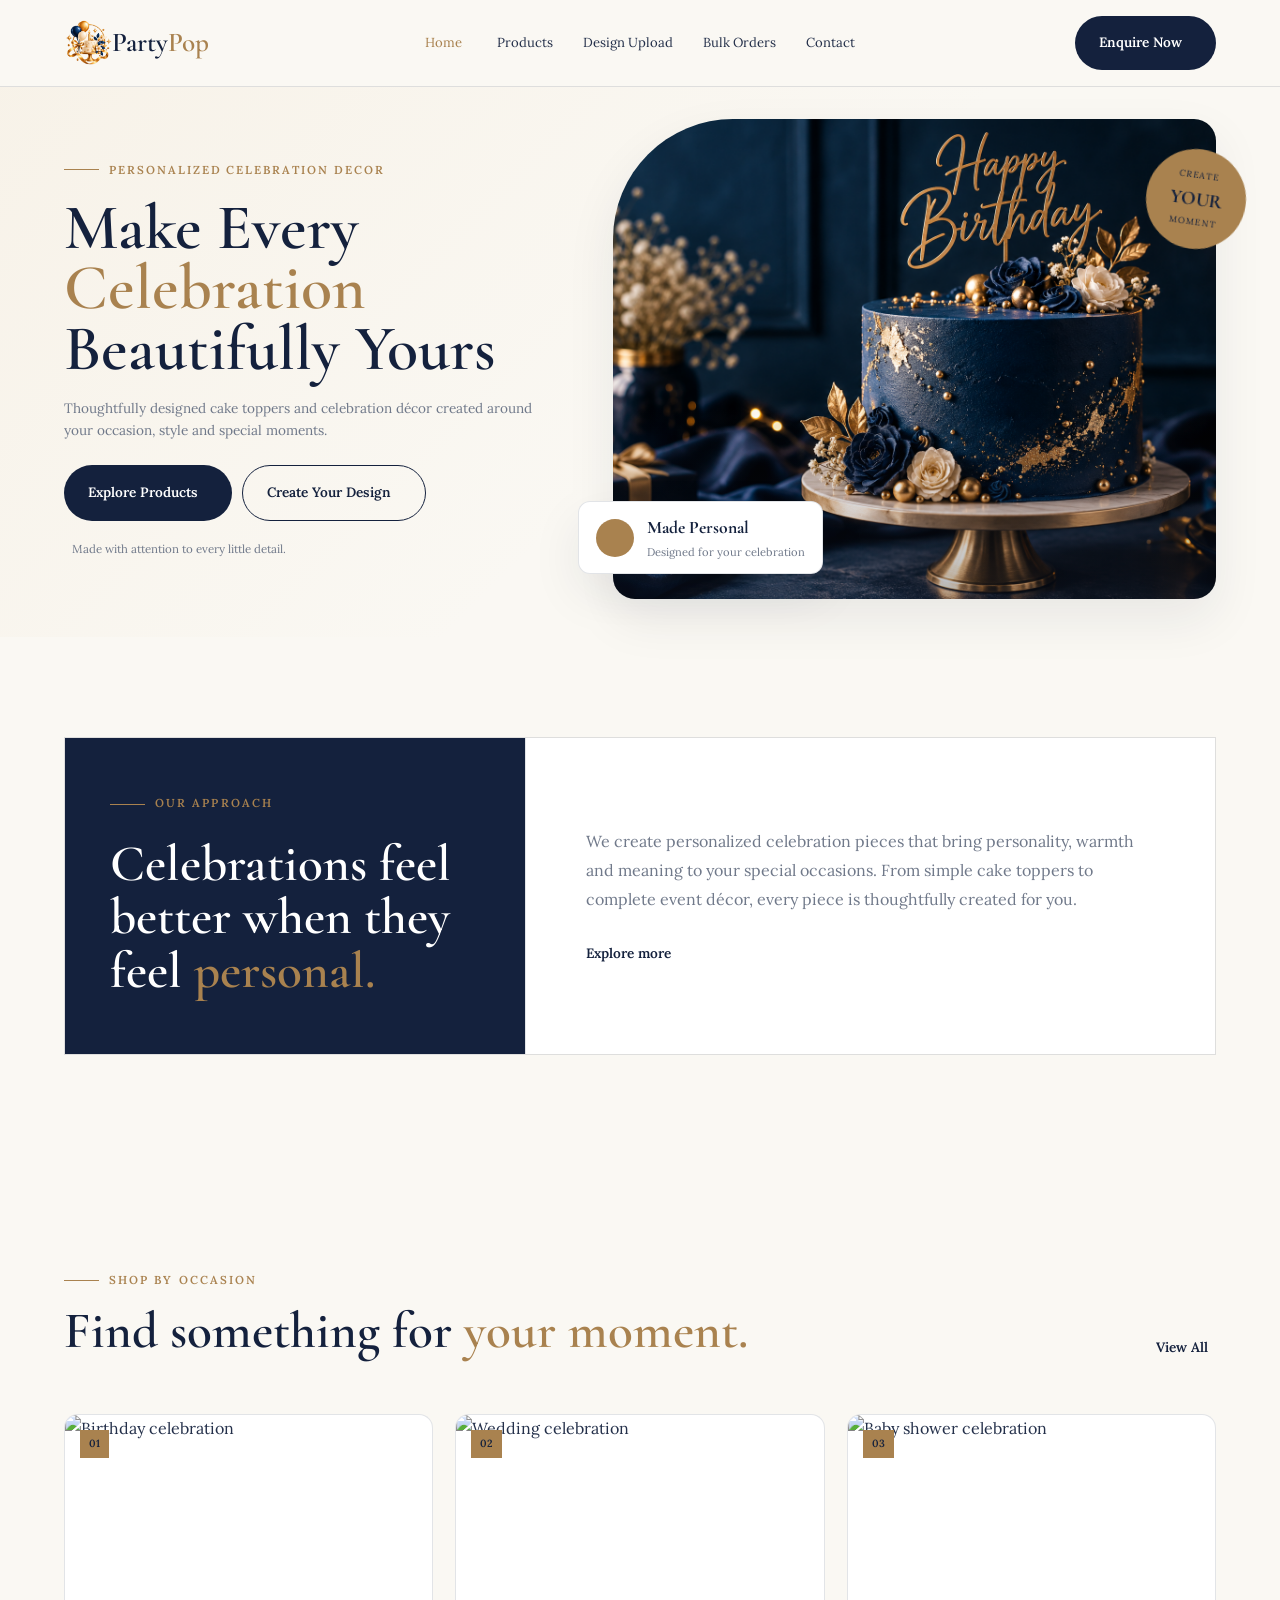
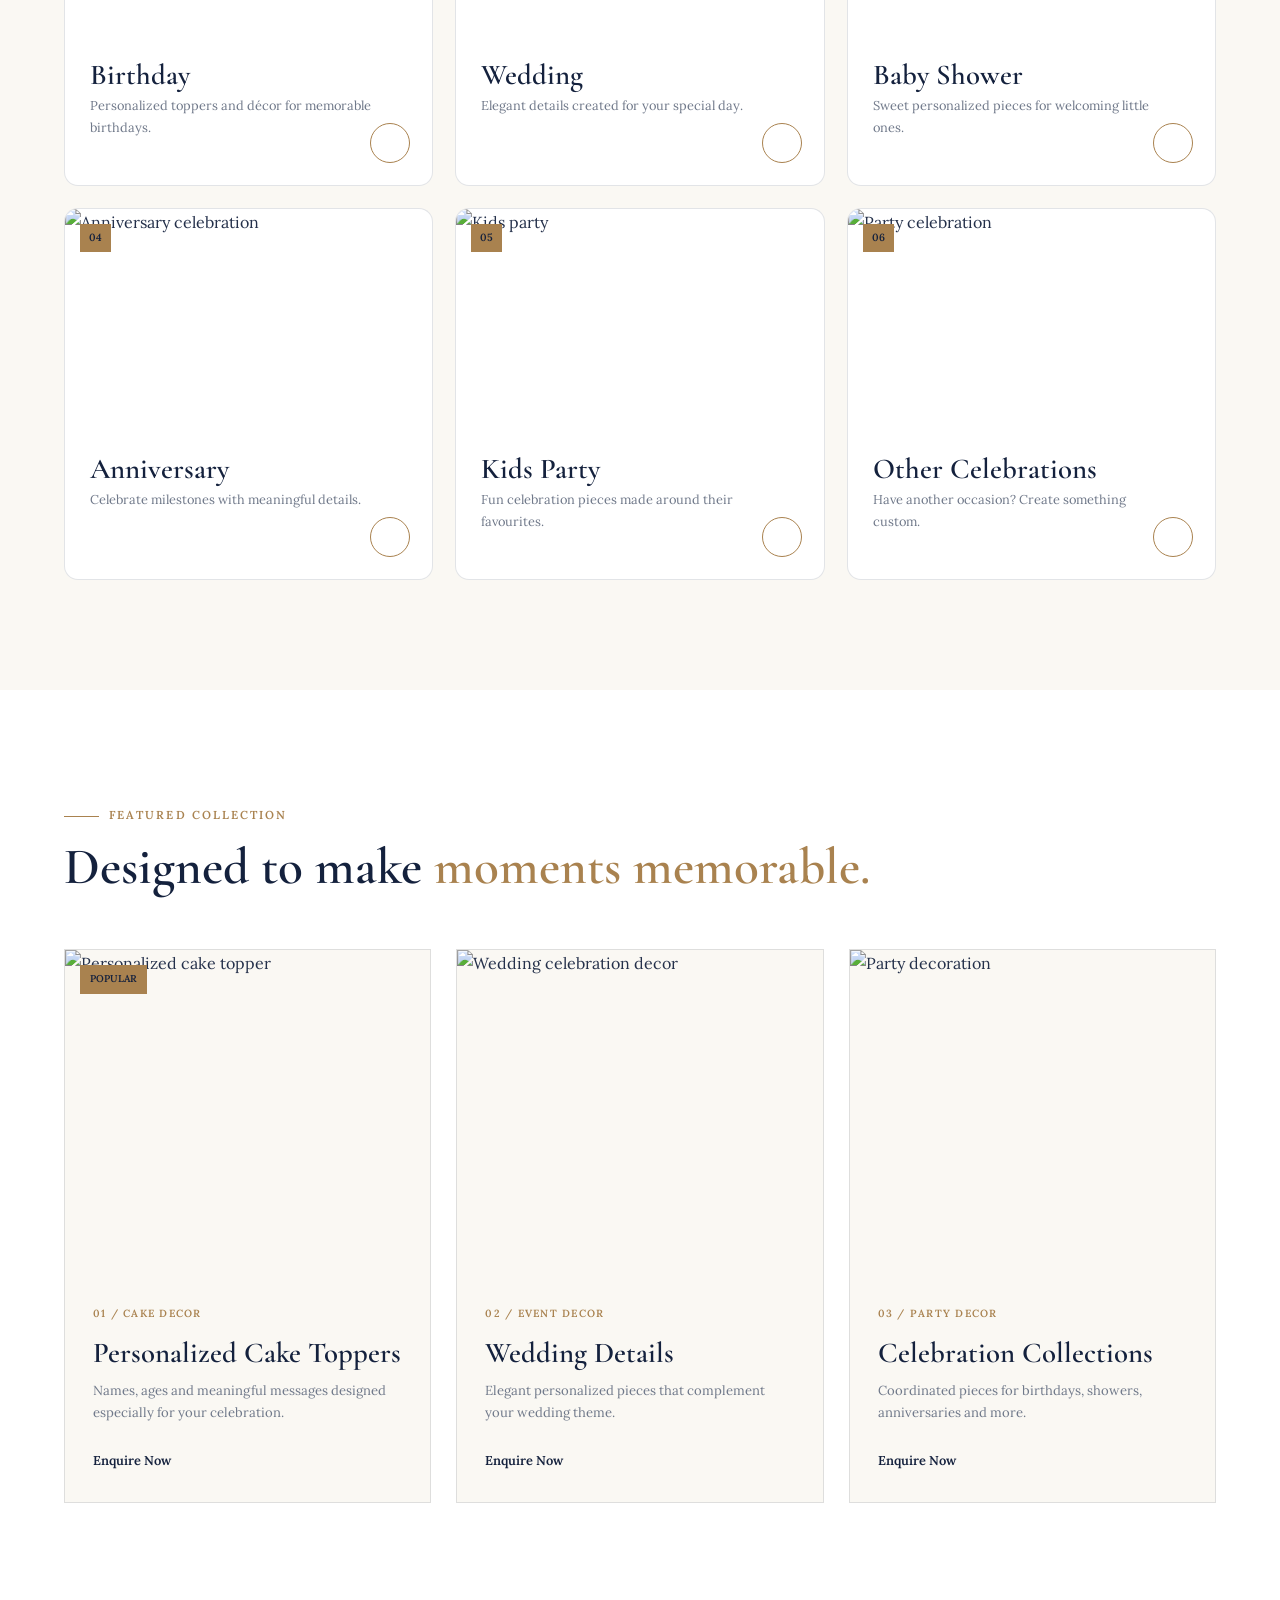
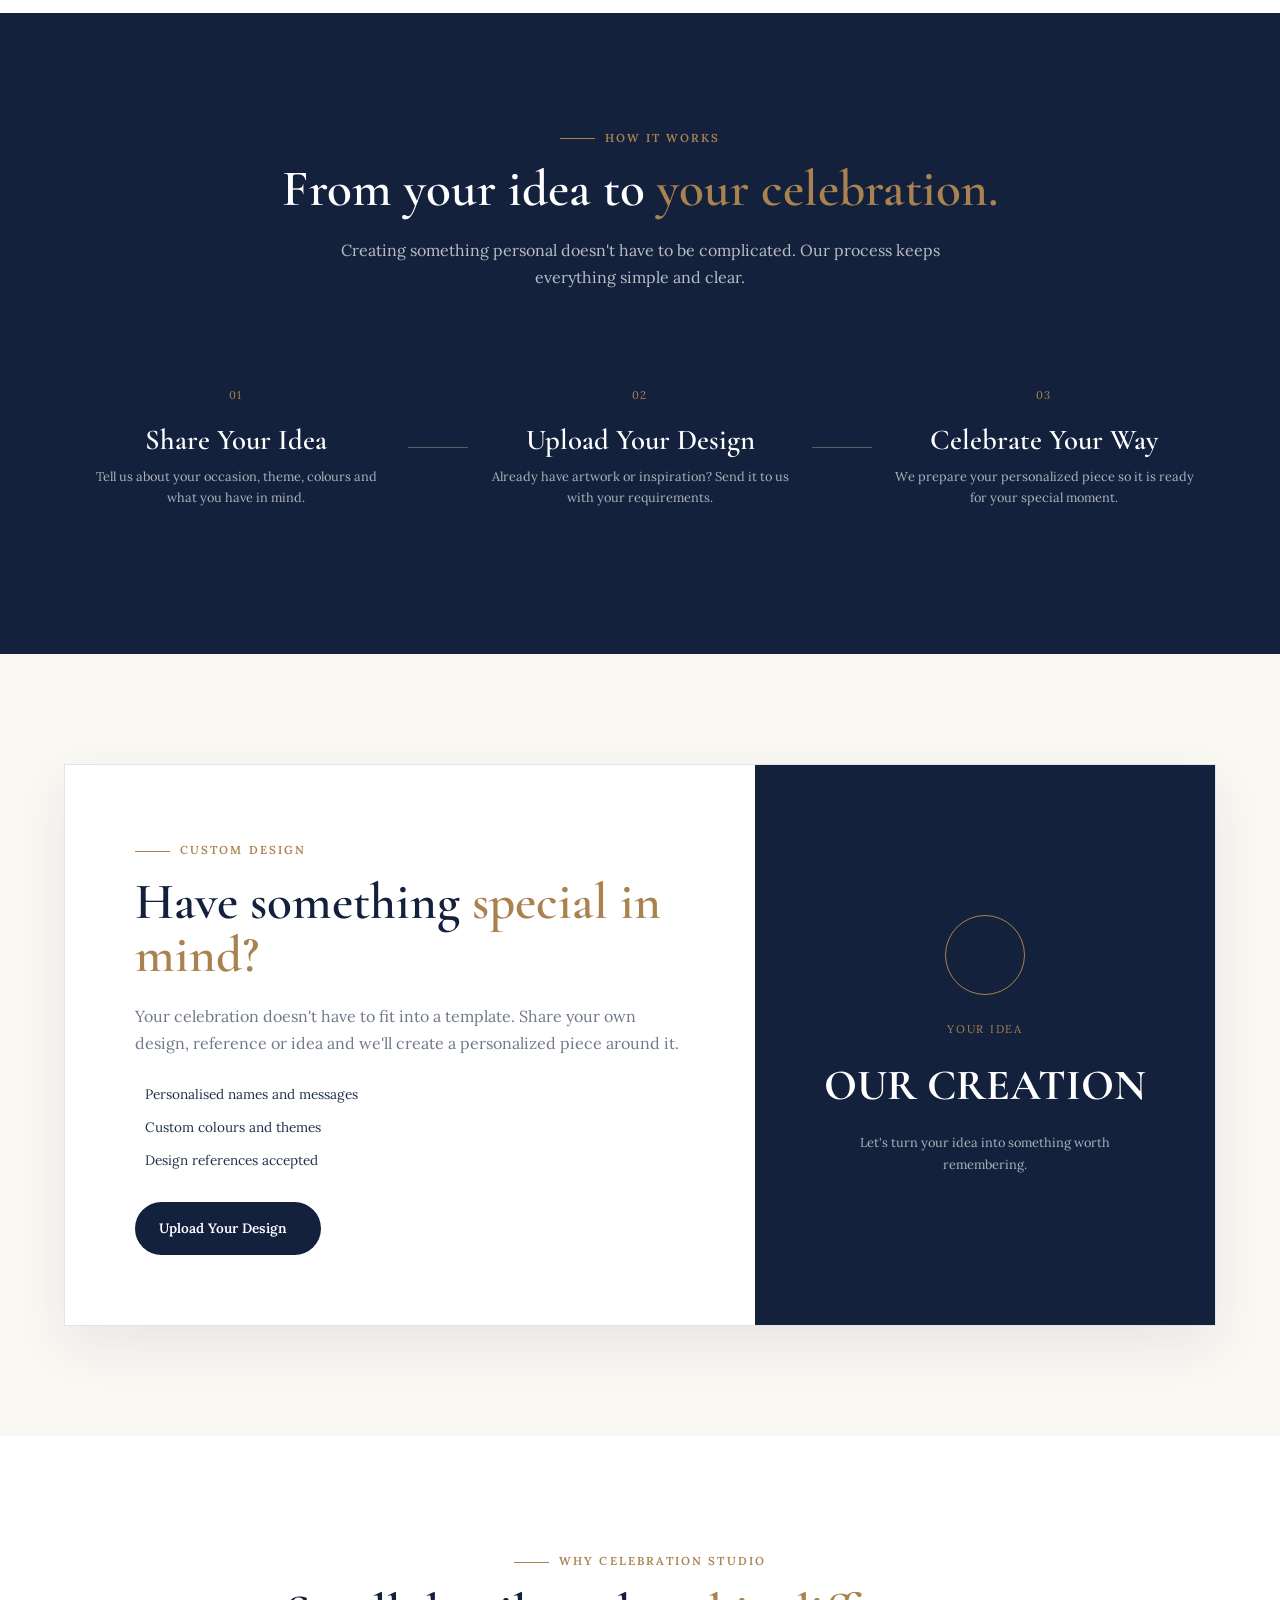
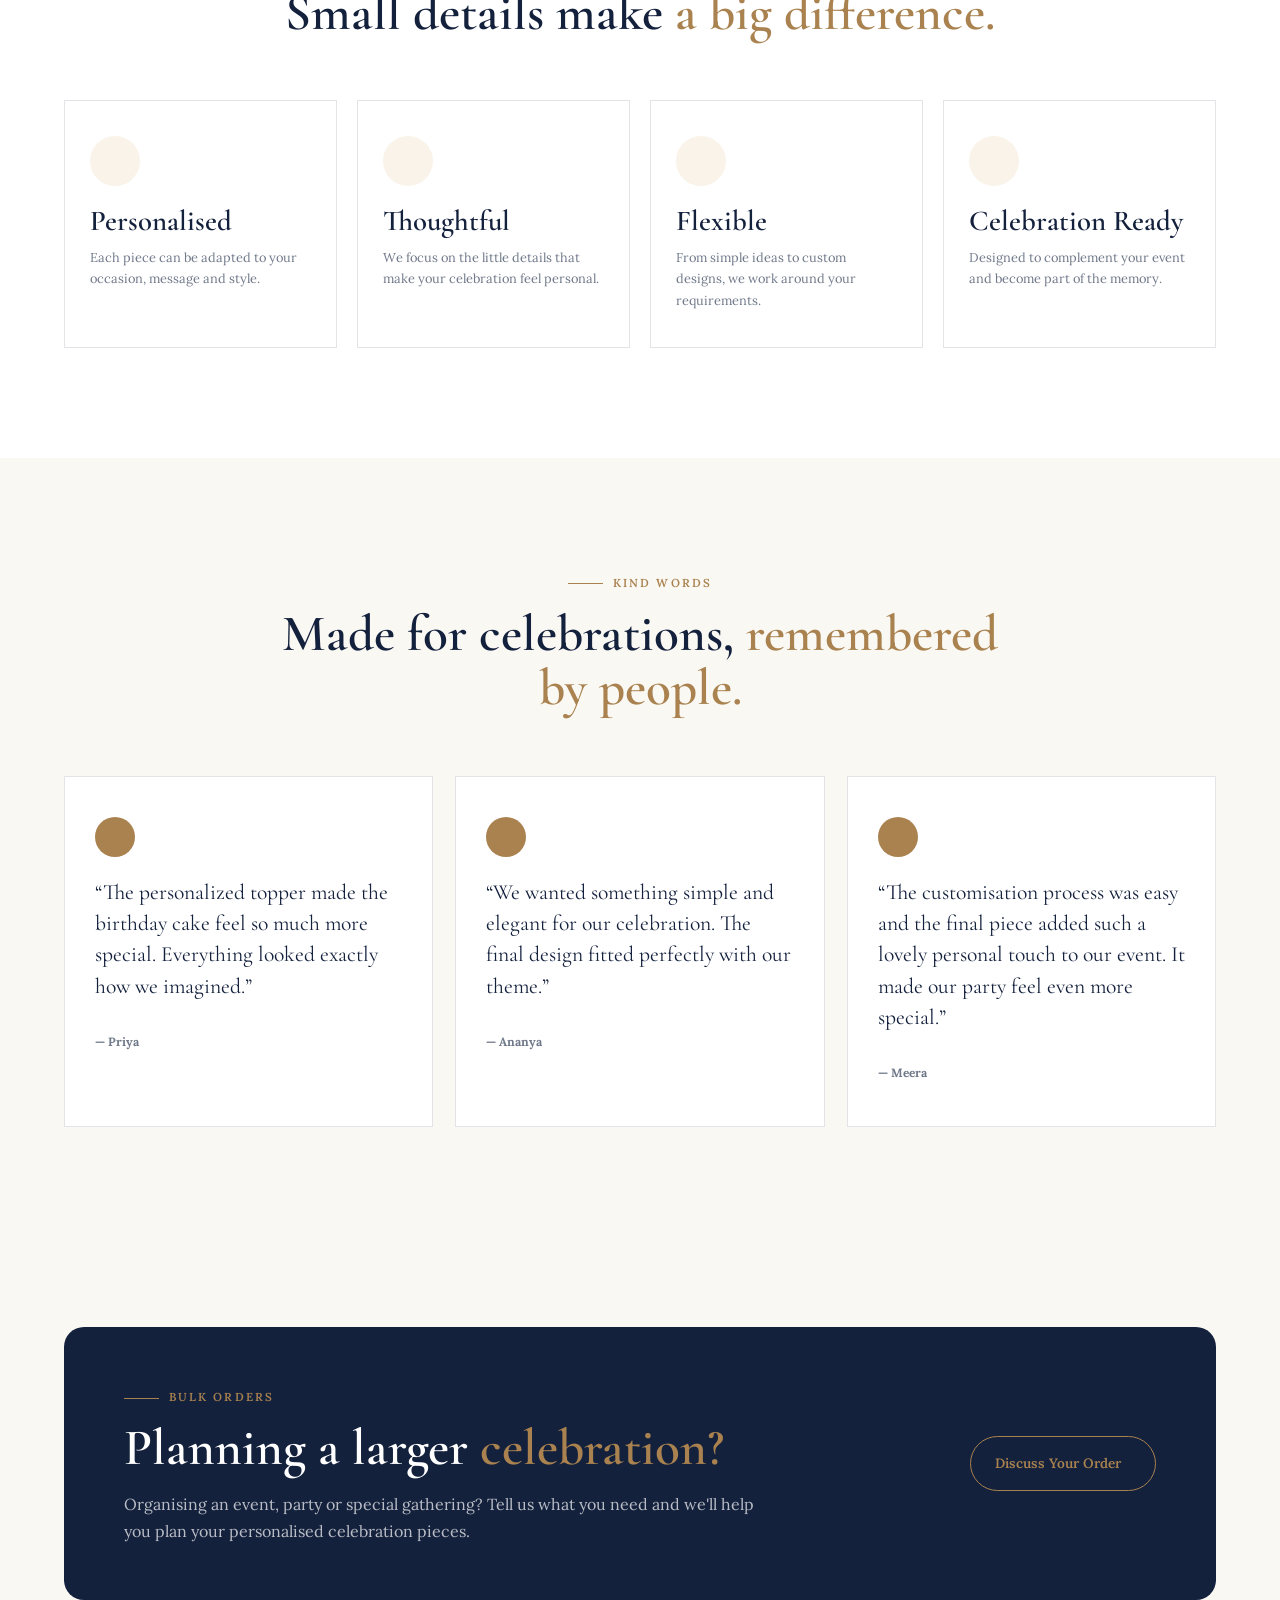
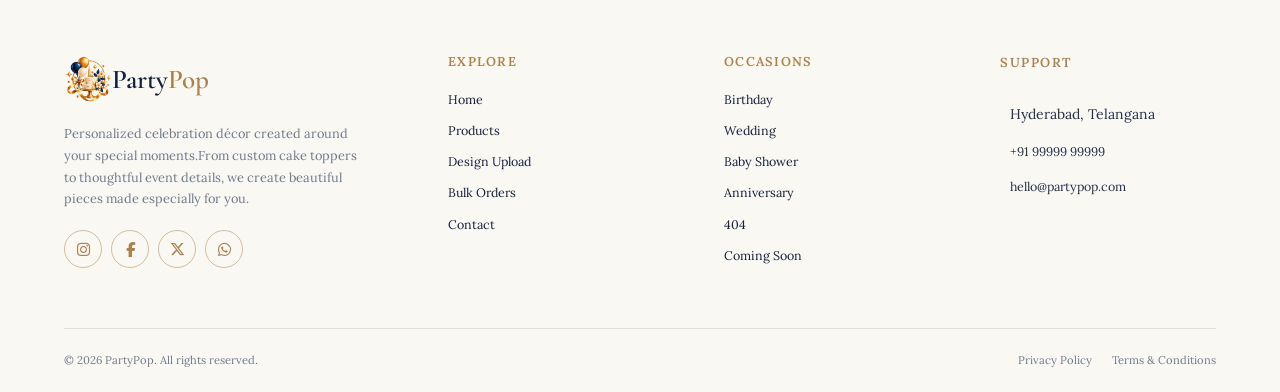
==== commit 4c517e82: "Updated website" ====
--- a/index.html
+++ b/index.html
@@ -862,8 +862,9 @@
 
                 <p>
                     “The customisation process was easy and
-                    the final piece added such a lovely
-                    personal touch to our event.”
+    the final piece added such a lovely
+    personal touch to our event. It made
+    our party feel even more special.”
                 </p>
 
                 <strong>— Meera</strong>
@@ -964,6 +965,8 @@
             <a href="#">Wedding</a>
             <a href="#">Baby Shower</a>
             <a href="#">Anniversary</a>
+            <a href="404.html">404</a>
+            <a href="coming-soon.html">Coming Soon</a>
         </div>
         <div class="footer-column footer-contact">
     <h4>SUPPORT</h4>
--- a/style.css
+++ b/style.css
@@ -1475,13 +1475,25 @@
     gap: 22px;
 }
 
-.testimonial-card {
+/* .testimonial-card {
 
     padding: 40px 30px;
 
     background: var(--white);
 
     border: 1px solid var(--border-color);
+} */
+ .testimonial-card {
+    padding: 40px 30px;
+    background: var(--white);
+    border: 1px solid var(--border-color);
+    transition: var(--transition);
+}
+
+.testimonial-card:hover {
+    border-color: var(--secondary-color);
+    transform: translateY(-7px);
+    box-shadow: var(--shadow);
 }
 
 .quote-icon {
@@ -3010,4 +3022,129 @@
     .footer-bottom p {
         text-align: center;
     }
+}
+/* Reduce gap between Bulk CTA and Footer */
+.bulk-section {
+    padding-bottom: 30px;
+}
+
+.site-footer {
+    padding-top: 25px;
+}
+/* Bulk CTA Button */
+.bulk-box .champagne-btn {
+    background: transparent;
+    color: var(--secondary-color);
+    border: 1px solid var(--secondary-color);
+}
+
+.bulk-box .champagne-btn svg {
+    color: var(--primary-color);
+    stroke: var(--secondary-color);
+}
+
+.bulk-box .champagne-btn:hover {
+    background: var(--secondary-color);
+    color: var(--primary-color);
+    border-color: var(--secondary-color);
+    transform: translateY(-3px);
+}
+
+.bulk-box .champagne-btn:hover svg {
+    color: var(--primary-color);
+    stroke: var(--primary-color);
+}
+/* =====================================================
+   MOBILE NAV - CENTER ALL LINKS
+===================================================== */
+
+@media (max-width: 768px) {
+
+    .main-nav {
+        align-items: center !important;
+        text-align: center !important;
+    }
+
+    .main-nav .nav-item {
+        width: 100% !important;
+        display: flex !important;
+        justify-content: center !important;
+    }
+
+    .main-nav .nav-link {
+        width: 100% !important;
+        justify-content: center !important;
+        text-align: center !important;
+    }
+
+    /* Home dropdown */
+    .main-nav .dropdown-menu {
+        text-align: center !important;
+        padding-left: 0 !important;
+        padding-right: 0 !important;
+    }
+
+    .main-nav .dropdown-menu a {
+        text-align: center !important;
+    }
+
+    /* Enquire Now */
+    .main-nav .mobile-enquire {
+        margin-left: auto !important;
+        margin-right: auto !important;
+        justify-content: center !important;
+        text-align: center !important;
+    }
+}
+
+
+/* 360px */
+@media (max-width: 360px) {
+
+    .main-nav {
+        align-items: center !important;
+        text-align: center !important;
+    }
+
+    .main-nav .nav-link {
+        justify-content: center !important;
+        text-align: center !important;
+    }
+
+    .main-nav .mobile-enquire {
+        width: 100% !important;
+        margin-left: auto !important;
+        margin-right: auto !important;
+    }
+}
+/* =====================================================
+   MOBILE HEADER - STICKY FIX
+===================================================== */
+
+@media (max-width: 768px) {
+
+    .site-header {
+        position: sticky !important;
+        top: 0 !important;
+        left: 0;
+        width: 100%;
+        z-index: 99999 !important;
+    }
+
+    .header-container {
+        position: relative;
+        z-index: 99999;
+    }
+}
+
+
+/* 360px */
+@media (max-width: 360px) {
+
+    .site-header {
+        position: sticky !important;
+        top: 0 !important;
+        width: 100%;
+        z-index: 99999 !important;
+    }
 }
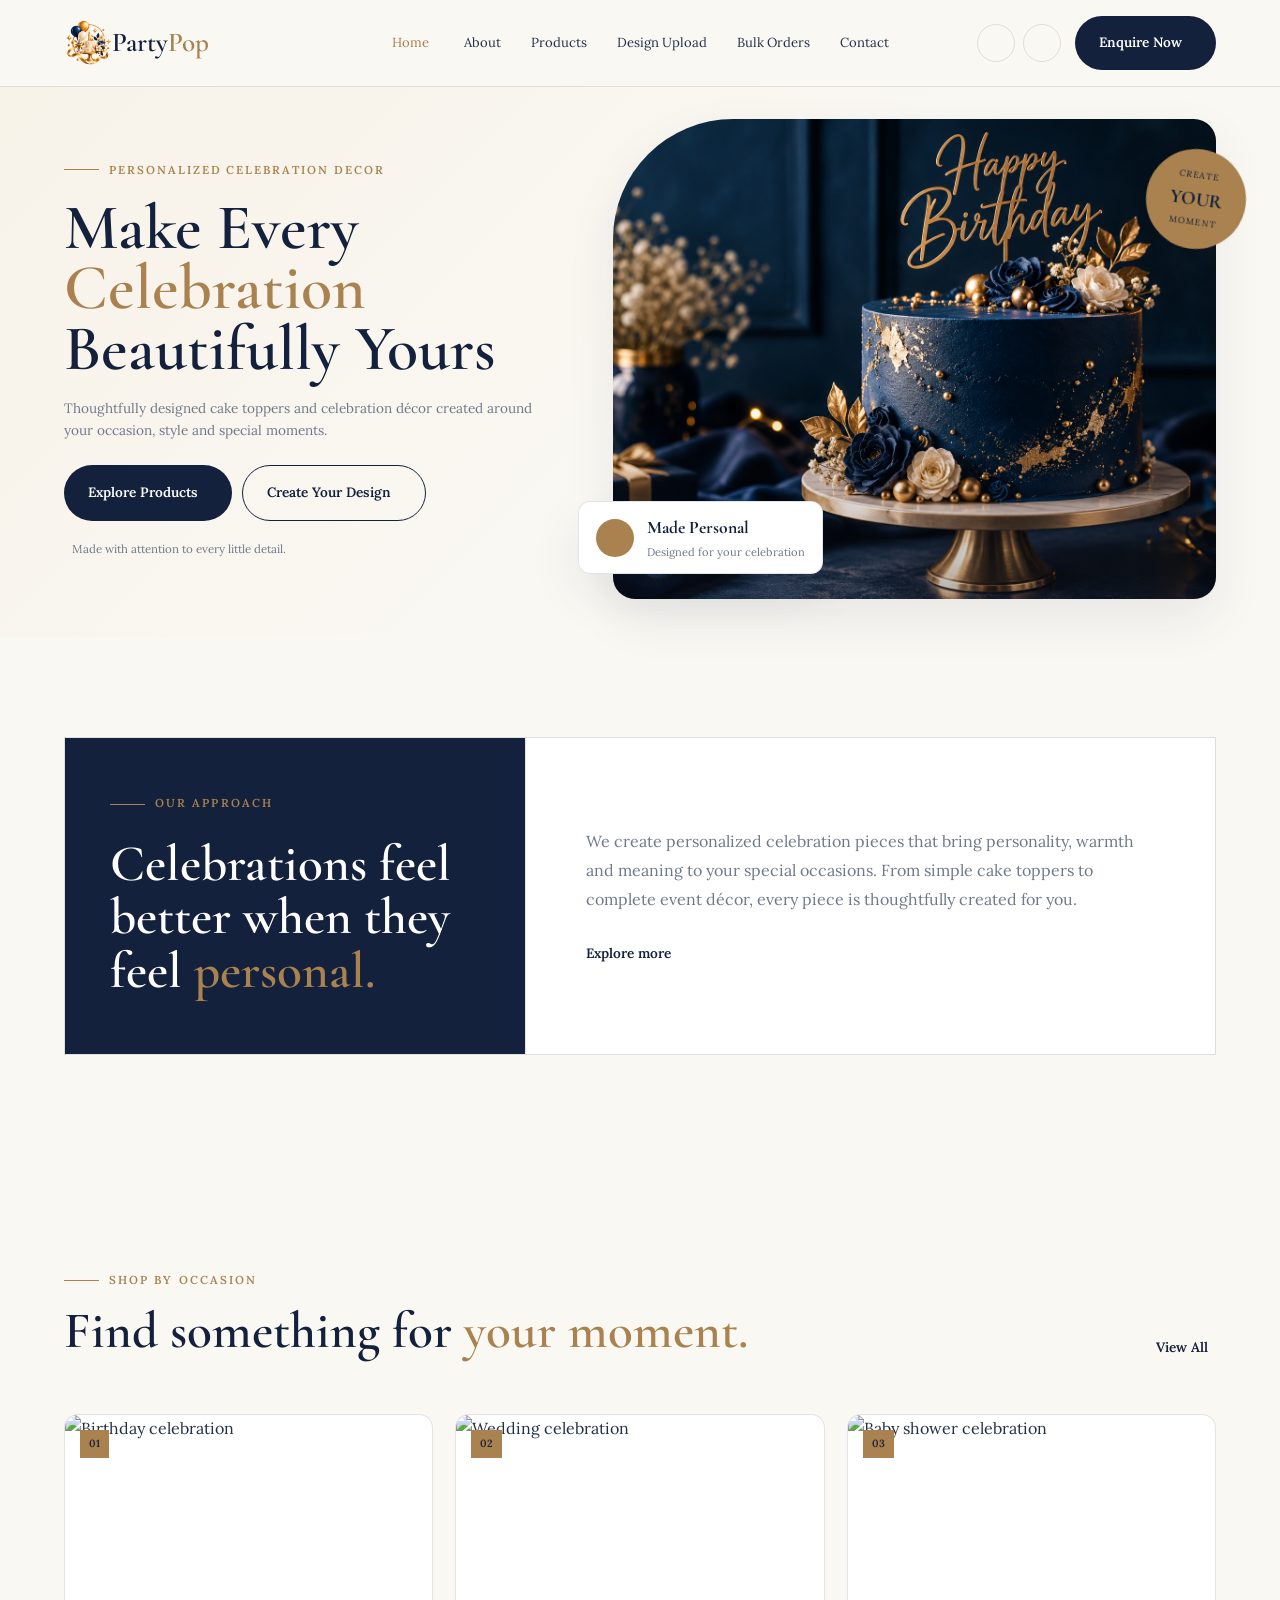
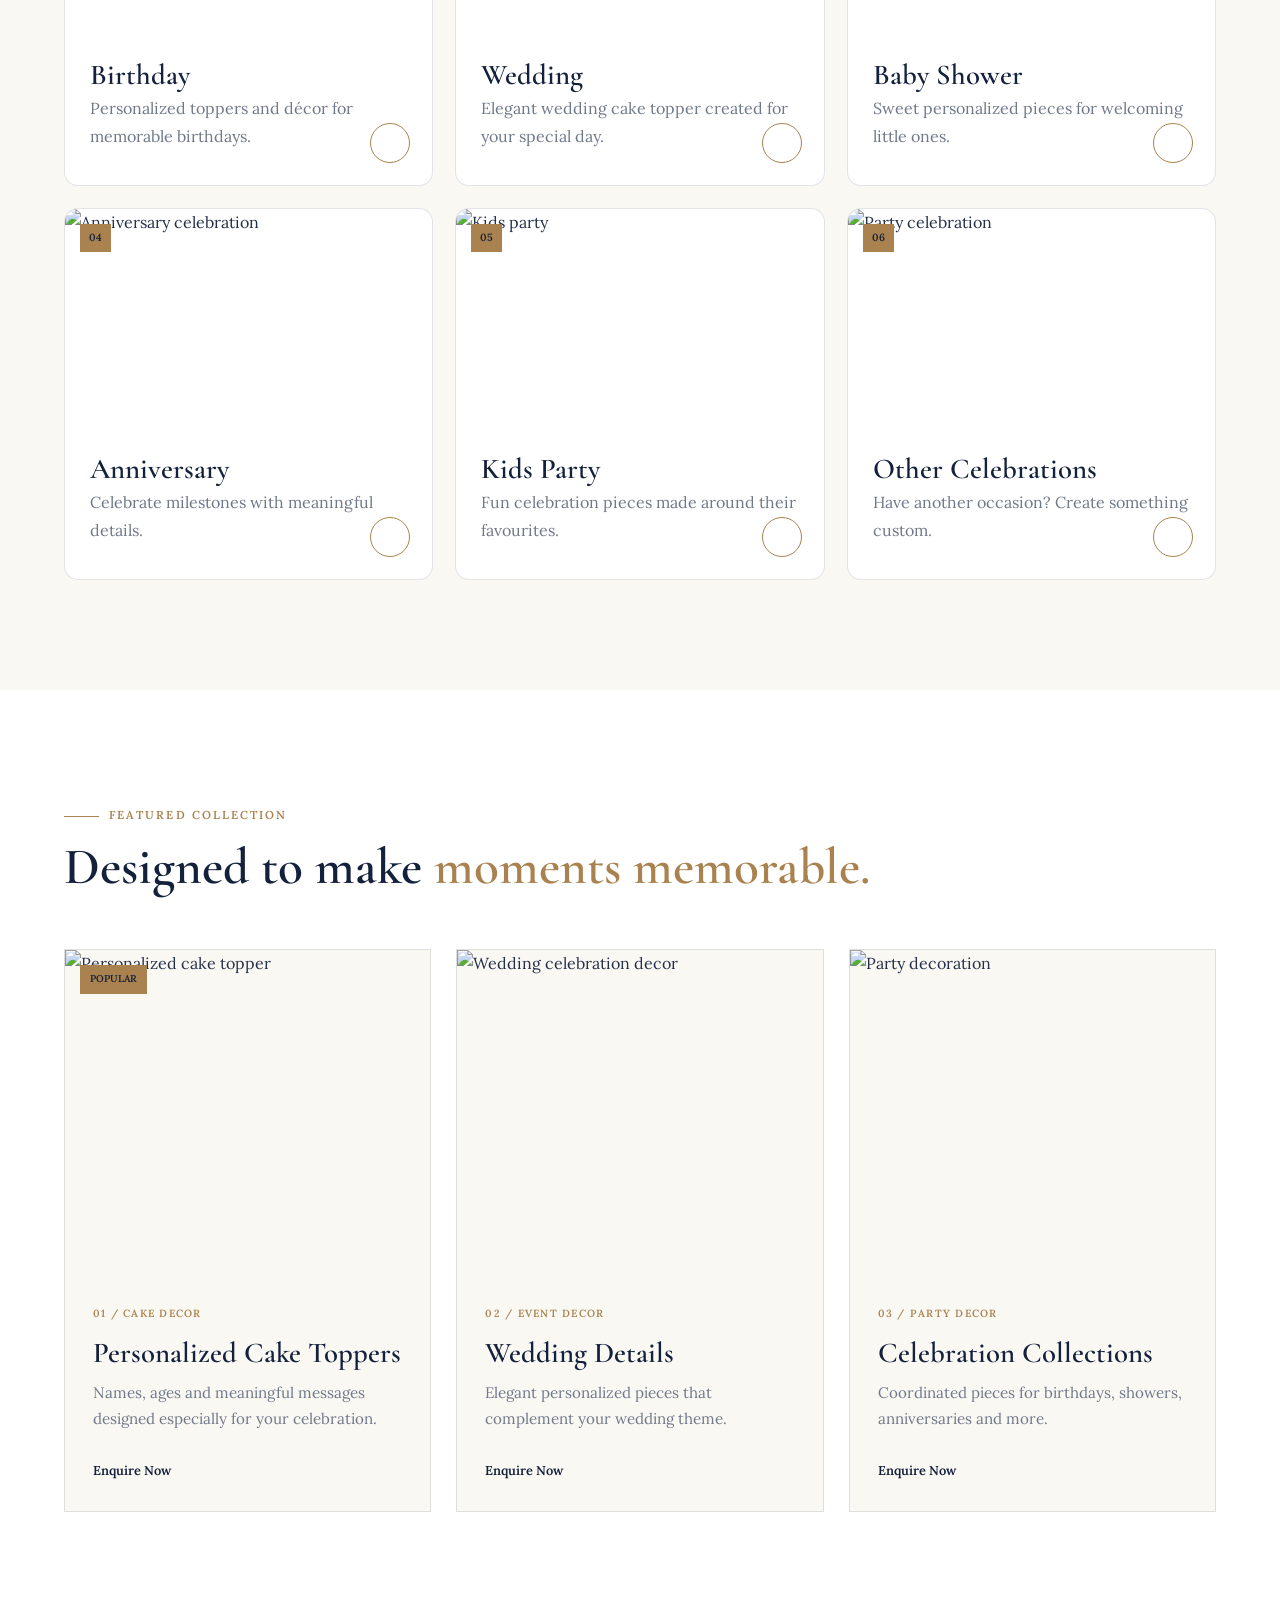
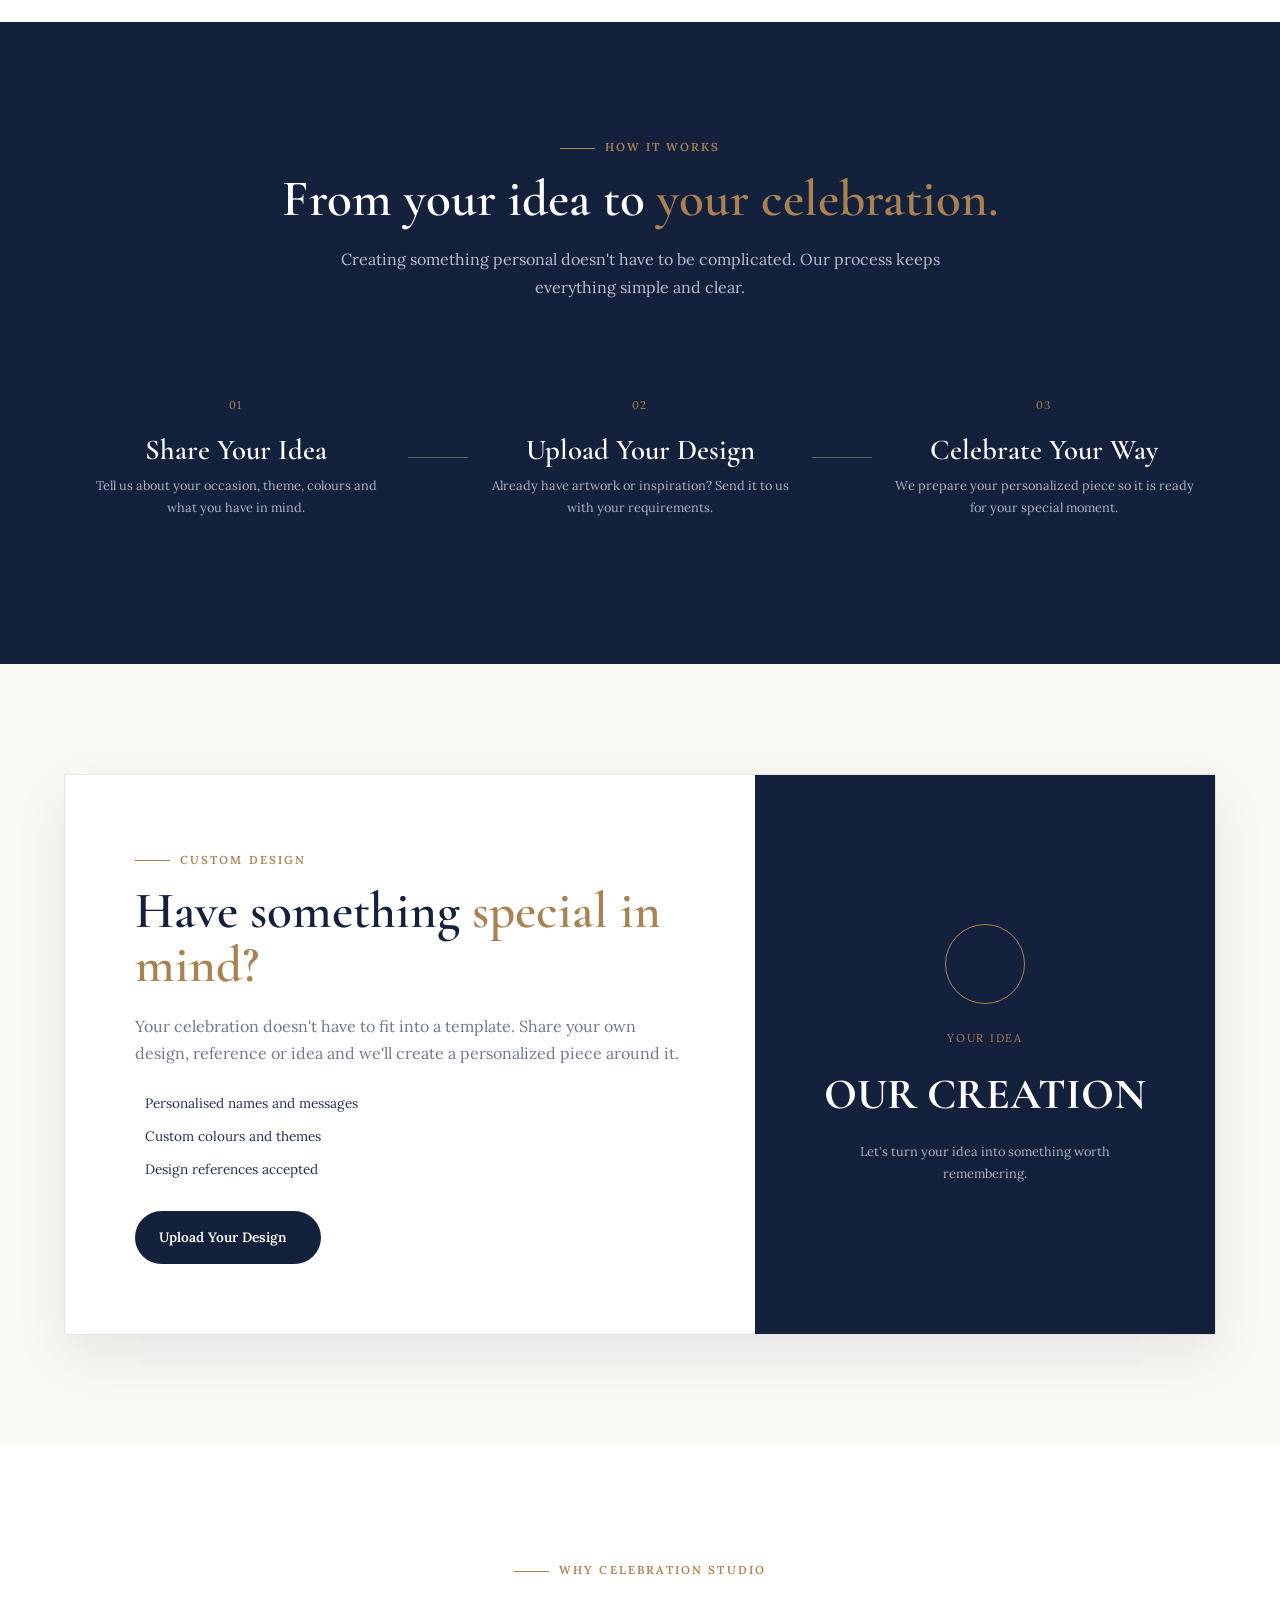
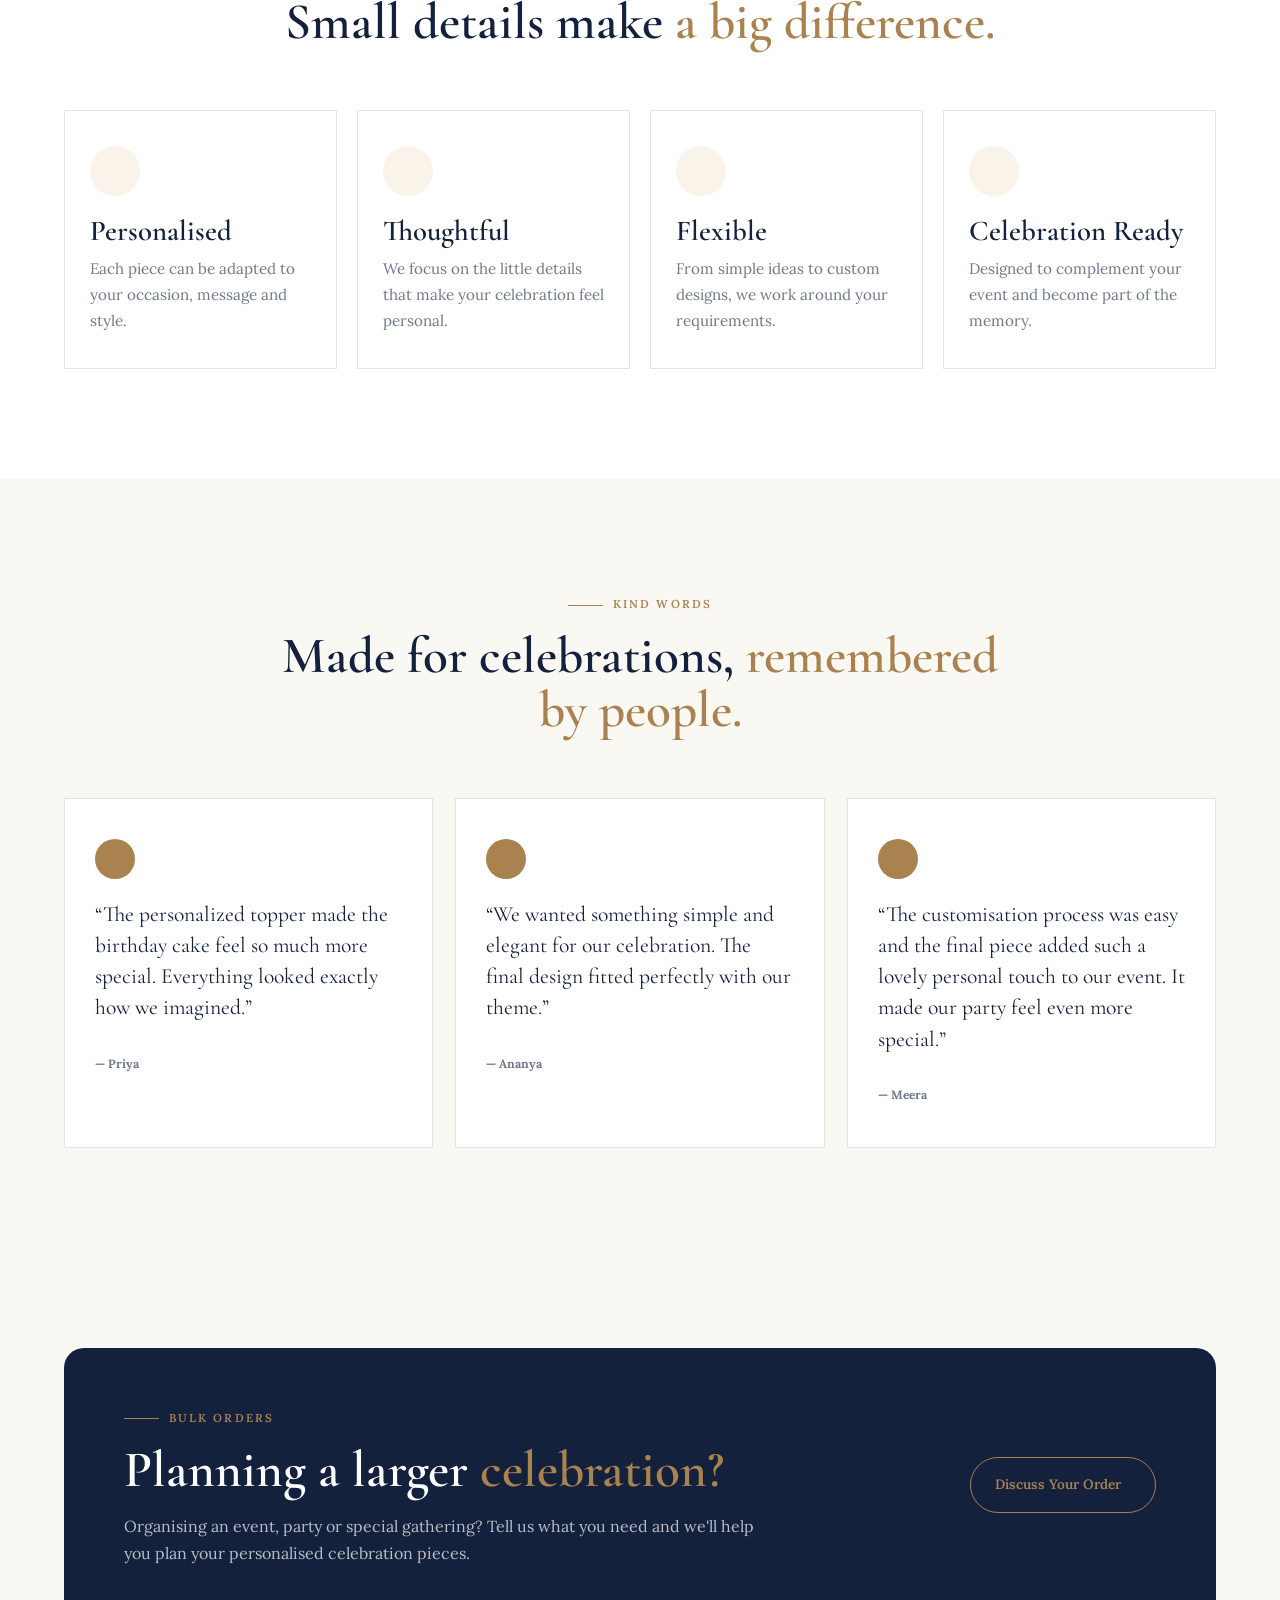
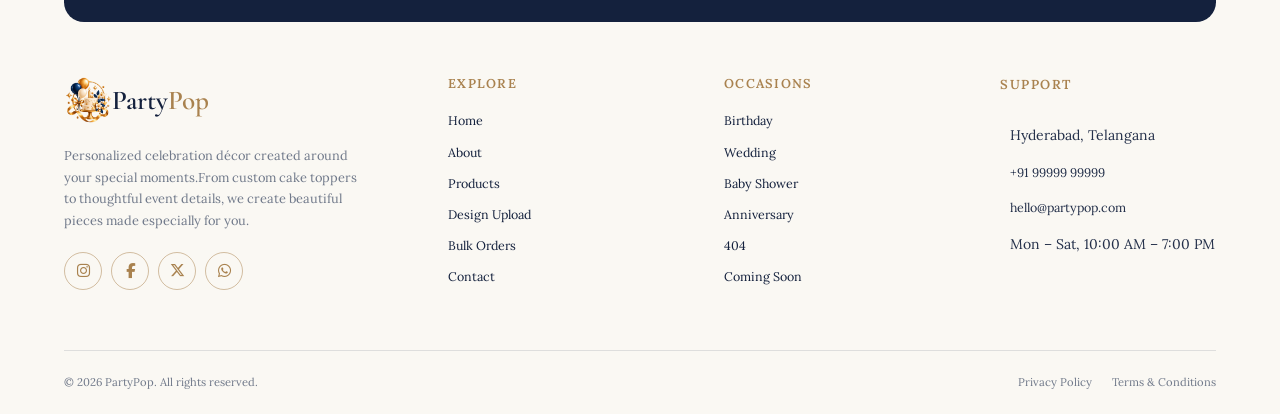
==== commit 4fe61a95: "Updated website" ====
--- a/index.html
+++ b/index.html
@@ -38,6 +38,7 @@
                     <a href="home-2.html">Home 2</a>
                 </div>
             </div>
+            <a href="about.html" class="nav-link">About</a>
             <a href="products.html" class="nav-link">Products</a>
             <a href="custom-design.html" class="nav-link">Design Upload</a>
             <a href="bulk-orders.html" class="nav-link">Bulk Orders</a>
@@ -277,7 +278,7 @@
                     <h3>Wedding</h3>
 
                     <p>
-                        Elegant details created for
+                        Elegant wedding cake topper created for
                         your special day.
                     </p>
 
@@ -954,6 +955,7 @@
         <div class="footer-column">
             <h3>Explore</h3>
             <a href="index.html">Home</a>
+            <a href="about.html">About</a>
             <a href="products.html">Products</a>
             <a href="custom-design.html">Design Upload</a>
             <a href="bulk-orders.html">Bulk Orders</a>
@@ -989,6 +991,10 @@
             hello@partypop.com
         </a>
     </div>
+    <div class="footer-contact-item">
+        <i data-lucide="clock"></i>
+        <span>Mon – Sat, 10:00 AM – 7:00 PM</span>
+    </div>
 </div>
     </div>
     <div class="container footer-bottom">
--- a/style.css
+++ b/style.css
@@ -1010,11 +1010,11 @@
     margin-bottom: 5px;
 }
 
-.occasion-content p {
-
-    max-width: 300px;
-
-    font-size: 0.8rem;
+.service-card p {
+    font-size: 0.95rem;
+    line-height: 1.7;
+    min-height: 54px;
+    max-width: 100%;
 }
 
 .occasion-content > a {
@@ -1153,10 +1153,12 @@
 }
 
 .product-content p {
-
-    font-size: 0.82rem;
-
+    
     margin-bottom: 22px;
+    font-size: 0.95rem;
+    line-height: 1.7;
+    min-height: 54px;
+    max-width: 100%;
 }
 
 .product-content a {
@@ -1449,9 +1451,11 @@
 .benefit-card h3 {
     margin-bottom: 10px;
 }
-
 .benefit-card p {
-    font-size: 0.8rem;
+    font-size: 0.95rem !important;
+    line-height: 1.7;
+    color: var(--muted-color);
+    min-height: 52px;
 }
 
 
@@ -3147,4 +3151,221 @@
         width: 100%;
         z-index: 99999 !important;
     }
+}
+/* Header icon buttons */
+.header-actions .icon-btn {
+    width: 38px;
+    height: 38px;
+    display: grid;
+    place-items: center;
+    border: 1px solid var(--border-color);
+    border-radius: 50%;
+    background: transparent;
+    color: var(--primary-color);
+}
+
+.header-actions .icon-btn:hover {
+    border-color: var(--secondary-color);
+    color: #FFFFFF;
+    background: var(--secondary-color);
+}
+/* =====================================================
+   SIMPLE PAGE HEADER
+   Privacy + Terms
+===================================================== */
+
+.simple-page-header {
+    position: sticky;
+    top: 0;
+    z-index: 9999;
+
+    width: 100%;
+    height: 78px;
+
+    display: flex;
+    align-items: center;
+    justify-content: space-between;
+
+    padding: 0 5%;
+
+    background: var(--body-bg);
+    border-bottom: 1px solid var(--border-color);
+}
+
+
+/* LOGO */
+
+.simple-logo {
+    display: inline-flex;
+    align-items: center;
+    gap: 7px;
+
+    text-decoration: none;
+    direction: ltr;
+    flex-shrink: 0;
+}
+
+.simple-logo img {
+    width: 43px;
+    height: 43px;
+    object-fit: contain;
+}
+
+.simple-logo > span {
+    font-family: var(--heading-font);
+    font-size: 1.45rem;
+    font-weight: 600;
+    color: var(--primary-color);
+    line-height: 1;
+    white-space: nowrap;
+}
+
+.simple-logo > span > span {
+    color: var(--secondary-color);
+}
+
+
+/* CONTROLS */
+
+.simple-page-controls {
+    display: flex;
+    align-items: center;
+    gap: 8px;
+}
+
+.simple-control {
+    width: 40px;
+    height: 40px;
+
+    display: grid;
+    place-items: center;
+
+    border: 1px solid var(--border-color);
+    border-radius: 50%;
+
+    background: var(--body-bg);
+    color: var(--primary-color);
+
+    cursor: pointer;
+    transition: var(--transition);
+}
+
+.simple-control svg {
+    width: 17px;
+    height: 17px;
+    stroke-width: 1.7;
+}
+
+.simple-control:hover {
+    background: var(--primary-color);
+    color: var(--white);
+    border-color: var(--primary-color);
+}
+
+
+/* DARK MODE */
+
+body.dark-mode .simple-page-header {
+    background: #091C2E;
+    border-color: rgba(255,255,255,0.12);
+}
+
+body.dark-mode .simple-logo > span {
+    color: #FFFFFF;
+}
+
+body.dark-mode .simple-logo > span > span {
+    color: #A9824F;
+}
+
+body.dark-mode .simple-control {
+    background: #102A43;
+    border-color: #A9824F;
+    color: #FFFFFF;
+}
+
+body.dark-mode .simple-control svg {
+    color: #FFFFFF;
+    stroke: #FFFFFF;
+}
+
+body.dark-mode .simple-control:hover {
+    background: #A9824F;
+    color: #FFFFFF;
+}
+
+
+/* RTL */
+
+html[dir="rtl"] .simple-page-header {
+    direction: rtl;
+}
+
+html[dir="rtl"] .simple-logo {
+    direction: ltr;
+}
+
+
+/* 768px */
+
+@media (max-width: 768px) {
+
+    .simple-page-header {
+        height: 70px;
+        padding: 0 5%;
+    }
+
+    .simple-logo img {
+        width: 38px;
+        height: 38px;
+    }
+
+    .simple-logo > span {
+        font-size: 1.3rem;
+    }
+
+    .simple-control {
+        width: 37px;
+        height: 37px;
+    }
+
+}
+
+
+/* 360px */
+
+@media (max-width: 360px) {
+
+    .simple-page-header {
+        height: 64px;
+        padding: 0 15px;
+    }
+
+    .simple-logo {
+        gap: 4px;
+    }
+
+    .simple-logo img {
+        width: 34px;
+        height: 34px;
+    }
+
+    .simple-logo > span {
+        font-size: 1.15rem;
+    }
+
+    .simple-page-controls {
+        gap: 4px;
+    }
+
+    .simple-control {
+        width: 34px;
+        height: 34px;
+    }
+
+    .simple-control svg {
+        width: 15px;
+        height: 15px;
+    }
+
 }
